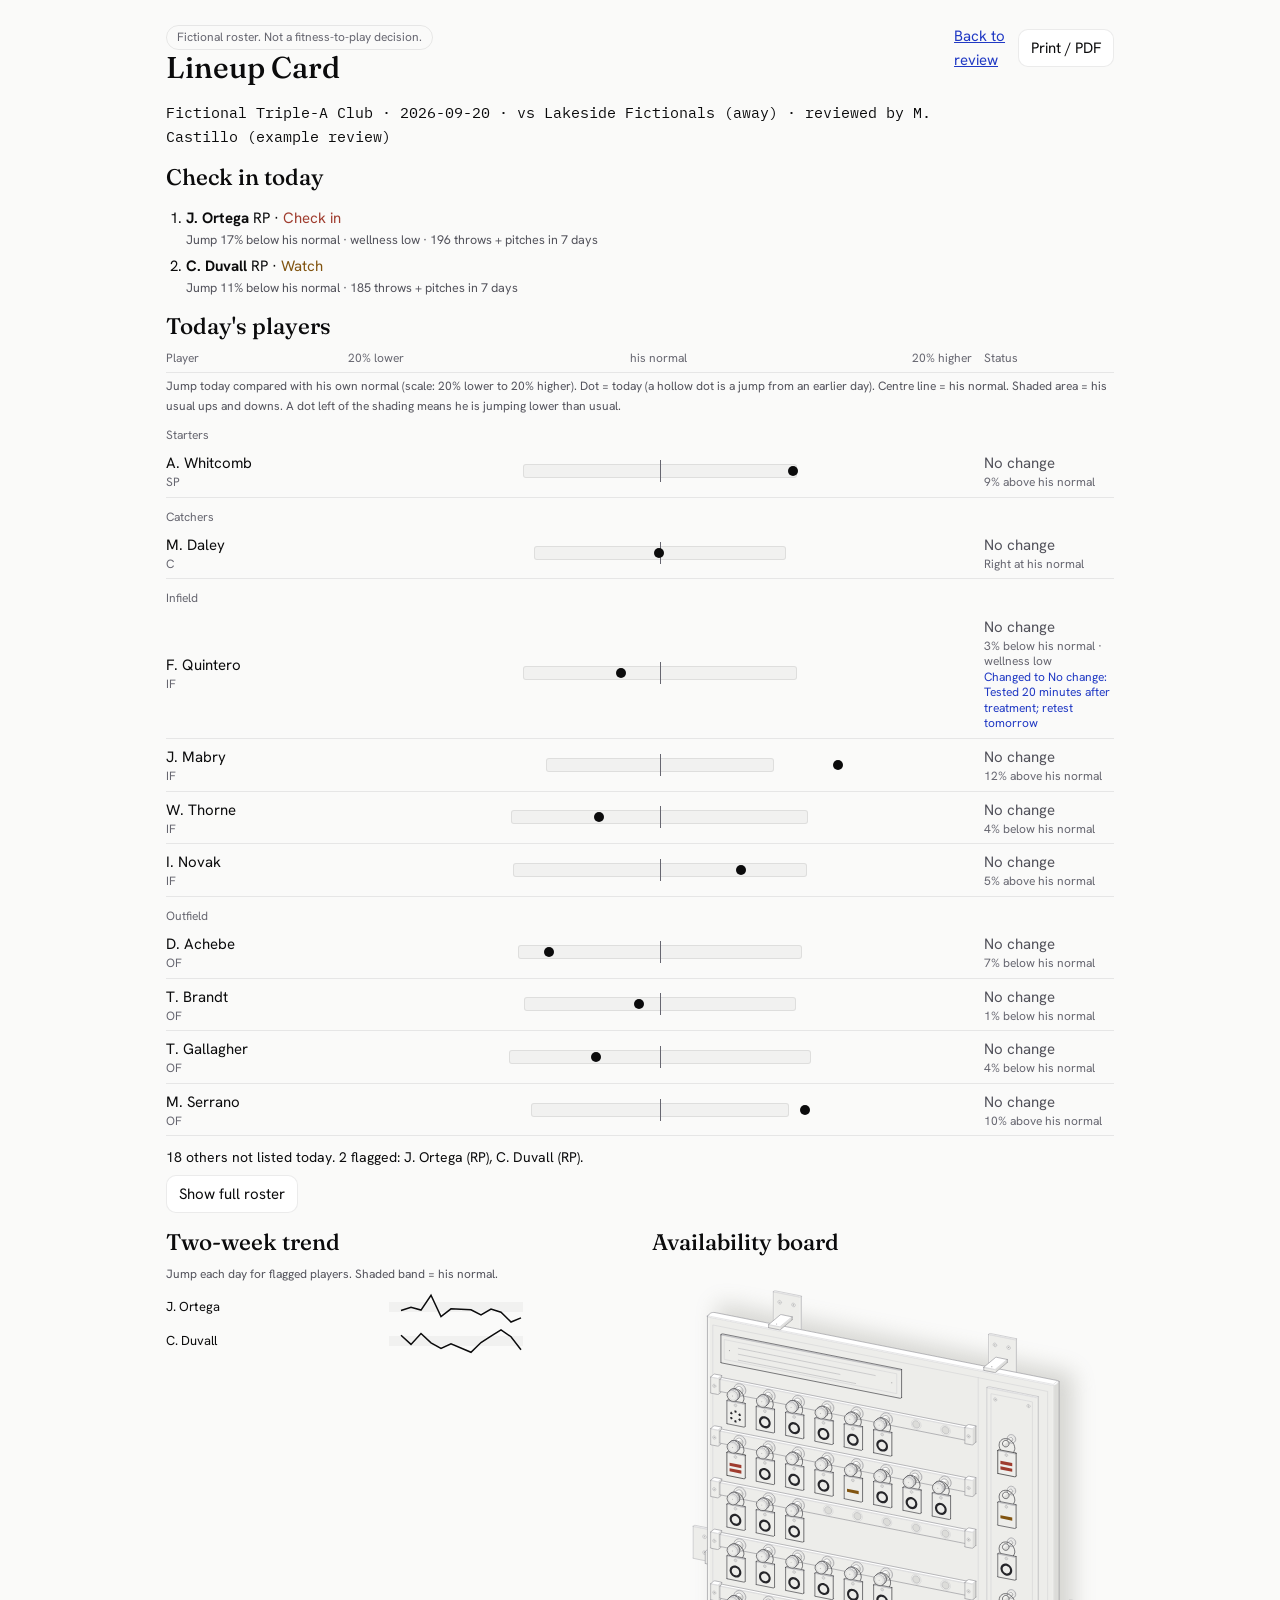
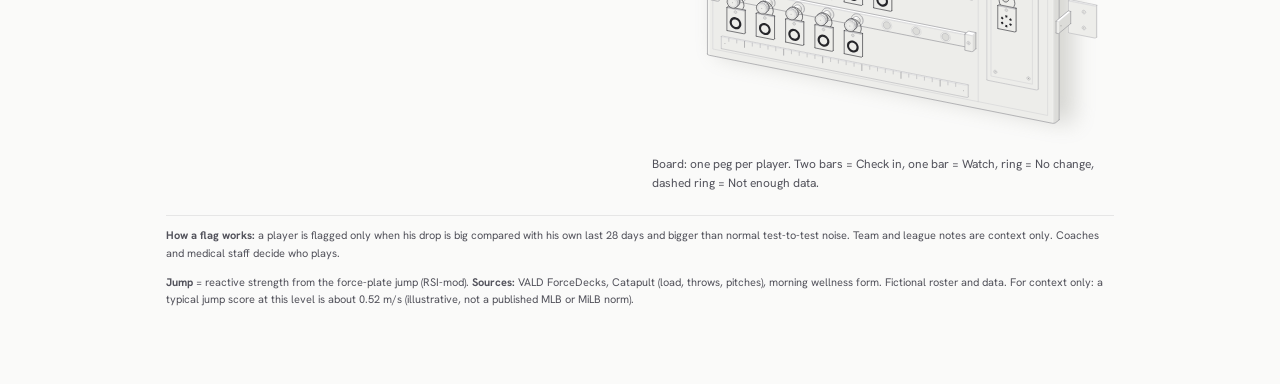
==== web/card.html @ c885fda5 "fix(web): stale jump wording and hollow dot, own review before example, ambiguous last names, escapi" ====
<!doctype html>
<html lang="en">
<head>
  <meta charset="utf-8">
  <meta name="viewport" content="width=device-width, initial-scale=1">
  <title>Lineup Card</title>
  <link rel="stylesheet" href="css/theme.css">
  <link rel="stylesheet" href="css/card.css">
</head>
<body>
<main class="card wrap">
  <header class="card-head">
    <div>
      <span class="fiction">Fictional roster. Not a fitness-to-play decision.</span>
      <h1>Lineup Card</h1>
      <p id="meta" class="mono"></p>
    </div>
    <div class="head-actions noprint">
      <a href="index.html">Back to review</a>
      <button id="print">Print / PDF</button>
    </div>
  </header>
  <p id="unreviewed" class="banner" hidden>Not reviewed yet. <a href="index.html">Review first</a>.</p>
  <section><h2>Check in today</h2>
    <p id="shift-lead" class="shift-lead" hidden></p>
    <p id="more-label" class="group-label" hidden>Not explained by the team drop</p>
    <ol id="checkin" class="checkin"></ol>
    <p id="with-team" class="with-team"></p>
  </section>
  <p id="shift" class="shift"></p>
  <section><h2>Today's players</h2>
    <div class="band-head"><span>Player</span><span class="scale"><span>20% lower</span><span>his normal</span><span>20% higher</span></span><span>Status</span></div>
    <p class="how">Jump today compared with his own normal (scale: 20% lower to 20% higher). Dot = today (a hollow dot is a jump from an earlier day). Centre line = his normal. Shaded area = his usual ups and downs. A dot left of the shading means he is jumping lower than usual.</p>
    <div id="today"></div>
    <p id="hidden-summary" class="hidden-summary"></p>
    <button id="toggle" class="noprint" aria-expanded="false">Show full roster</button>
    <div id="rest" hidden></div>
  </section>
  <section class="lower">
    <div><h2>Two-week trend</h2><p class="how">Jump each day for flagged players. Shaded band = his normal.</p><div id="trends"></div></div>
    <div><h2>Availability board</h2><div id="board"></div><p class="how board-key">Board: one peg per player. Two bars = Check in, one bar = Watch, ring = No change, dashed ring = Not enough data.</p></div>
  </section>
  <footer class="card-foot">
    <p><strong>How a flag works:</strong> a player is flagged only when his drop is big compared with his own last 28 days and bigger than normal test-to-test noise. Team and league notes are context only. Coaches and medical staff decide who plays.</p>
    <p><strong>Jump</strong> = reactive strength from the force-plate jump (RSI-mod). <strong>Sources:</strong> VALD ForceDecks, Catapult (load, throws, pitches), morning wellness form. Fictional roster and data. <span id="league"></span></p>
  </footer>
</main>
<script type="module" src="js/card.js"></script>
</body>
</html>
---- web/css/theme.css ----
@import url("https://fonts.googleapis.com/css2?family=Fraunces:opsz,wght@9..144,400;9..144,500&family=Hanken+Grotesk:wght@400;500&family=IBM+Plex+Mono:wght@400;500&display=swap");

:root {
  --bg: #FAFAF9; --surface: #F1F1F0; --card: #FFFFFF;
  --ink: #0B0B0C; --ink-dim: #52525B; --ink-faint: #666670;
  --accent: #2039C4; --accent-dim: #182C93; --accent-wash: rgba(32, 57, 196, 0.06);
  --line: rgba(11, 11, 12, 0.08);
  --ok: #246346; --warn: #815410; --alert: #9F3C2E;
  --display: "Fraunces", Georgia, serif;
  --sans: "Hanken Grotesk", -apple-system, system-ui, sans-serif;
  --mono: "IBM Plex Mono", ui-monospace, monospace;
  --radius: 20px; --radius-sm: 12px;
}
@media (prefers-color-scheme: dark) {
  :root:not([data-theme="light"]) {
    --bg: #0E0E10; --surface: #17171A; --card: #1C1C20;
    --ink: #F4F4F5; --ink-dim: #A1A1AA; --ink-faint: #8B8B94;
    --accent: #8C9BFF; --accent-dim: #6F80F5; --accent-wash: rgba(140, 155, 255, 0.10);
    --line: rgba(255, 255, 255, 0.10);
    --ok: #6FCF9E; --warn: #E0B25C; --alert: #F08A7A;
  }
}
* { box-sizing: border-box; }
body { margin: 0; background: var(--bg); color: var(--ink); font: 400 15px/1.6 var(--sans); }
h1, h2, h3 { font-family: var(--display); font-weight: 500; line-height: 1.2; margin: 0 0 .4em; }
.mono { font-family: var(--mono); }
.wrap { max-width: 980px; margin: 0 auto; padding: 24px 16px 64px; }
.fiction { font-size: 12px; color: var(--ink-faint); border: 1px solid var(--line); border-radius: 999px; padding: 2px 10px; display: inline-block; }
.panel { background: var(--card); border: 1px solid var(--line); border-radius: var(--radius-sm); padding: 16px; margin: 16px 0; }
button, select, textarea, input { font: inherit; color: inherit; }
button { background: var(--card); border: 1px solid var(--line); border-radius: 10px; padding: 6px 12px; cursor: pointer; }
button.primary { background: var(--accent); color: #fff; border-color: var(--accent); }
textarea { width: 100%; min-height: 120px; background: var(--card); border: 1px solid var(--line); border-radius: 10px; padding: 8px; }
.word-check_in { color: var(--alert); } .word-watch { color: var(--warn); }
.word-no_change { color: var(--ink-dim); } .word-not_enough_data { color: var(--ink-faint); }
---- web/css/card.css ----
.card-head { display: flex; justify-content: space-between; gap: 16px; align-items: start; }
.head-actions { display: flex; gap: 12px; align-items: center; }
.head-actions a, .banner a { color: var(--accent); }
.head-actions button { white-space: nowrap; }
.banner { background: var(--accent-wash); border: 1px solid var(--line); border-radius: 10px; padding: 8px 12px; }
.checkin { padding-left: 20px; } .checkin li { margin: 4px 0; }
.checkin small { color: var(--ink-dim); display: block; }
.shift-lead { font-weight: 500; margin: 0 0 6px; }
.with-team { font-size: 13px; color: var(--ink-dim); margin: 4px 0 0; }
.with-team:empty { display: none; }
.shift { font-family: var(--mono); font-size: 13px; color: var(--ink-dim); }
.band-head, .band-row { display: grid; grid-template-columns: 170px 1fr 130px; gap: 12px; align-items: center; }
.band-head { font-size: 12px; color: var(--ink-faint); border-bottom: 1px solid var(--line); padding-bottom: 4px; }
.band-row { padding: 6px 0; border-bottom: 1px solid var(--line); }
.band-row small, .group-label { font-size: 12px; color: var(--ink-faint); }
.band-row small { display: block; line-height: 1.3; }
.group-label { margin: 10px 0 0; text-transform: none; }
.track { position: relative; height: 22px; }
.track .band { position: absolute; left: 35%; width: 30%; top: 5px; height: 12px; background: var(--surface); border: 1px solid var(--line); border-radius: 3px; }
.track .tick { position: absolute; top: 1px; width: 2px; height: 20px; background: var(--ink-faint); }
.track .noise { position: absolute; top: 10px; height: 2px; background: var(--ink); opacity: .5; }
.track .dot { position: absolute; top: 6px; width: 10px; height: 10px; margin-left: -5px; border-radius: 50%; background: var(--ink); }
.track .none { position: absolute; left: 30%; top: 2px; font-size: 12px; color: var(--ink-faint); }
.hidden-summary { font-size: 14px; margin: 10px 0 6px; }
.lower { display: grid; grid-template-columns: 1fr 1fr; gap: 24px; margin-top: 16px; }
.spark { display: grid; grid-template-columns: 110px 1fr; gap: 8px; align-items: center; font-size: 13px; }
.spark svg { width: 100%; height: 34px; }
.card-foot { font-size: 11px; color: var(--ink-dim); border-top: 1px solid var(--line); margin-top: 16px; }
.legend .sw { display: inline-block; width: 18px; height: 8px; vertical-align: middle; margin: 0 4px 0 10px; }
.legend .band { background: var(--surface); border: 1px solid var(--line); }
.legend .dot { width: 8px; border-radius: 50%; background: var(--ink); }
.legend .tick { width: 2px; height: 12px; background: var(--ink-faint); }
@media (max-width: 640px) {
  .card-head { flex-direction: column; gap: 4px; }
  .band-head, .band-row { grid-template-columns: 110px 1fr 90px; }
  .lower { grid-template-columns: 1fr; }
}
@page { size: letter; margin: 0.4in; }
@media print {
  :root { --bg: #fff; --ink: #000; --surface: #eee; }
  body { font-size: 9.5px; line-height: 1.35; background: #fff; }
  .wrap { padding: 0; max-width: none; }
  .noprint, #rest, .banner { display: none !important; }
  h1 { font-size: 18px; margin: 2px 0 0; } h2 { font-size: 12px; margin: 6px 0 2px; }
  #meta { margin: 2px 0 0; }
  .checkin { margin: 0; } .checkin li { margin: 1px 0; }
  .checkin small, .with-team, .shift { font-size: 8.5px; }
  .shift-lead { margin: 0 0 2px; }
  .band-head, .band-row { grid-template-columns: 180px 1fr 120px; gap: 8px; }
  .band-head { font-size: 8px; padding-bottom: 1px; }
  .band-row { padding: 0; }
  .band-row small { display: inline; font-size: 8px; margin-left: 4px; }
  .group-label { font-size: 8px; margin: 2px 0 0; }
  .track { height: 12px; }
  .track .band { top: 3px; height: 6px; }
  .track .tick { top: 0; height: 12px; }
  .track .noise { top: 5px; }
  .track .dot { top: 3px; width: 6px; height: 6px; margin-left: -3px; }
  .track .none { top: 0; font-size: 8px; }
  .hidden-summary { font-size: 9px; margin: 4px 0 0; }
  .lower { margin-top: 4px; gap: 16px; }
  .spark { font-size: 8.5px; grid-template-columns: 90px 1fr; }
  .spark svg { height: 16px; }
  .card-foot { font-size: 7.5px; margin-top: 6px; }
  .card-foot p { margin: 2px 0; }
  .card { break-inside: avoid; }
}

/* plain-language jump row */
.scale { display: flex; justify-content: space-between; }
.how { font-size: 12px; color: var(--ink-dim); margin: 4px 0 6px; }
.track .zone { position: absolute; top: 4px; height: 14px; background: var(--surface); border: 1px solid var(--line); border-radius: 3px; }
.track .normal { position: absolute; left: 50%; top: 0; width: 1px; height: 22px; background: var(--ink-faint); }
.track .dot { top: 6px; }
.track .dot-check_in { background: var(--alert); }
.track .dot-watch { background: var(--warn); }
.band-row small.note { color: var(--accent); }
@media print {
  .how { font-size: 8px; margin: 1px 0; }
  .track .zone { top: 2px; height: 8px; }
  .track .normal { height: 12px; }
  .track .dot { top: 3px; }
  .band-row small.note { display: block; }
}
@media print {
  .lower .how { display: none; }
  .how { font-size: 7.5px; line-height: 1.2; }
  .band-head .scale { font-size: 7.5px; }
}
@media print {
  .card-foot p { margin: 2px 0; }
  #trends .spark:nth-child(n+4) { display: none !important; }
}
@media print {
  @page { size: letter; margin: 0.3in; }
  .band-head + .how { font-size: 7px; margin: 0; }
  .group-label { margin: 2px 0 0; font-size: 7.5px; }
  .card-head h1 { margin: 0; }
}
@media print {
  .card-foot { font-size: 7px; line-height: 1.2; margin-top: 4px; padding-top: 2px; }
  .lower { margin-top: 4px; }
}
@media print {
  .band-head { display: none; }
  #today, #rest { column-count: 2; column-gap: 18px; }
  .band-row { break-inside: avoid; grid-template-columns: 78px 1fr 92px; gap: 6px; }
  .group-label { break-after: avoid; }
}
@media print {
  .band-row > div:last-child small { display: block; margin-left: 0; }
}

/* availability board (figures/board/board.svg) */
#board svg { width: 100%; height: auto; }
#board .tag { display: none; }
#board .peg[data-status="check_in"] .tag[data-for="check_in"],
#board .peg[data-status="watch"] .tag[data-for="watch"],
#board .peg[data-status="no_change"] .tag[data-for="no_change"],
#board .peg[data-status="not_enough_data"] .tag[data-for="not_enough_data"] { display: inline; }
/* the figure is always light, so it keeps the light-theme status colours in dark mode too */
#board { --board-alert: #9F3C2E; --board-warn: #815410; }
#board .glyph[data-glyph="check_in"] { fill: var(--board-alert); }
#board .glyph[data-glyph="watch"] { fill: var(--board-warn); }
@media print {
  #board svg { max-height: 2.4in; width: auto; max-width: 100%; }
  .lower .board-key { display: block; font-size: 7px; margin: 1px 0 0; }
}
@media (max-width: 640px) {
  .band-head .scale { font-size: 10px; gap: 4px; }
  .band-head .scale span { white-space: nowrap; }
}

/* a jump from an earlier day: hollow dot, same colour as the status */
.track .dot.dot-stale { background: transparent; box-sizing: border-box; border: 2px solid var(--ink); }
.track .dot.dot-stale.dot-check_in { border-color: var(--alert); }
.track .dot.dot-stale.dot-watch { border-color: var(--warn); }
@media print { .track .dot.dot-stale { border-width: 1.5px; } }
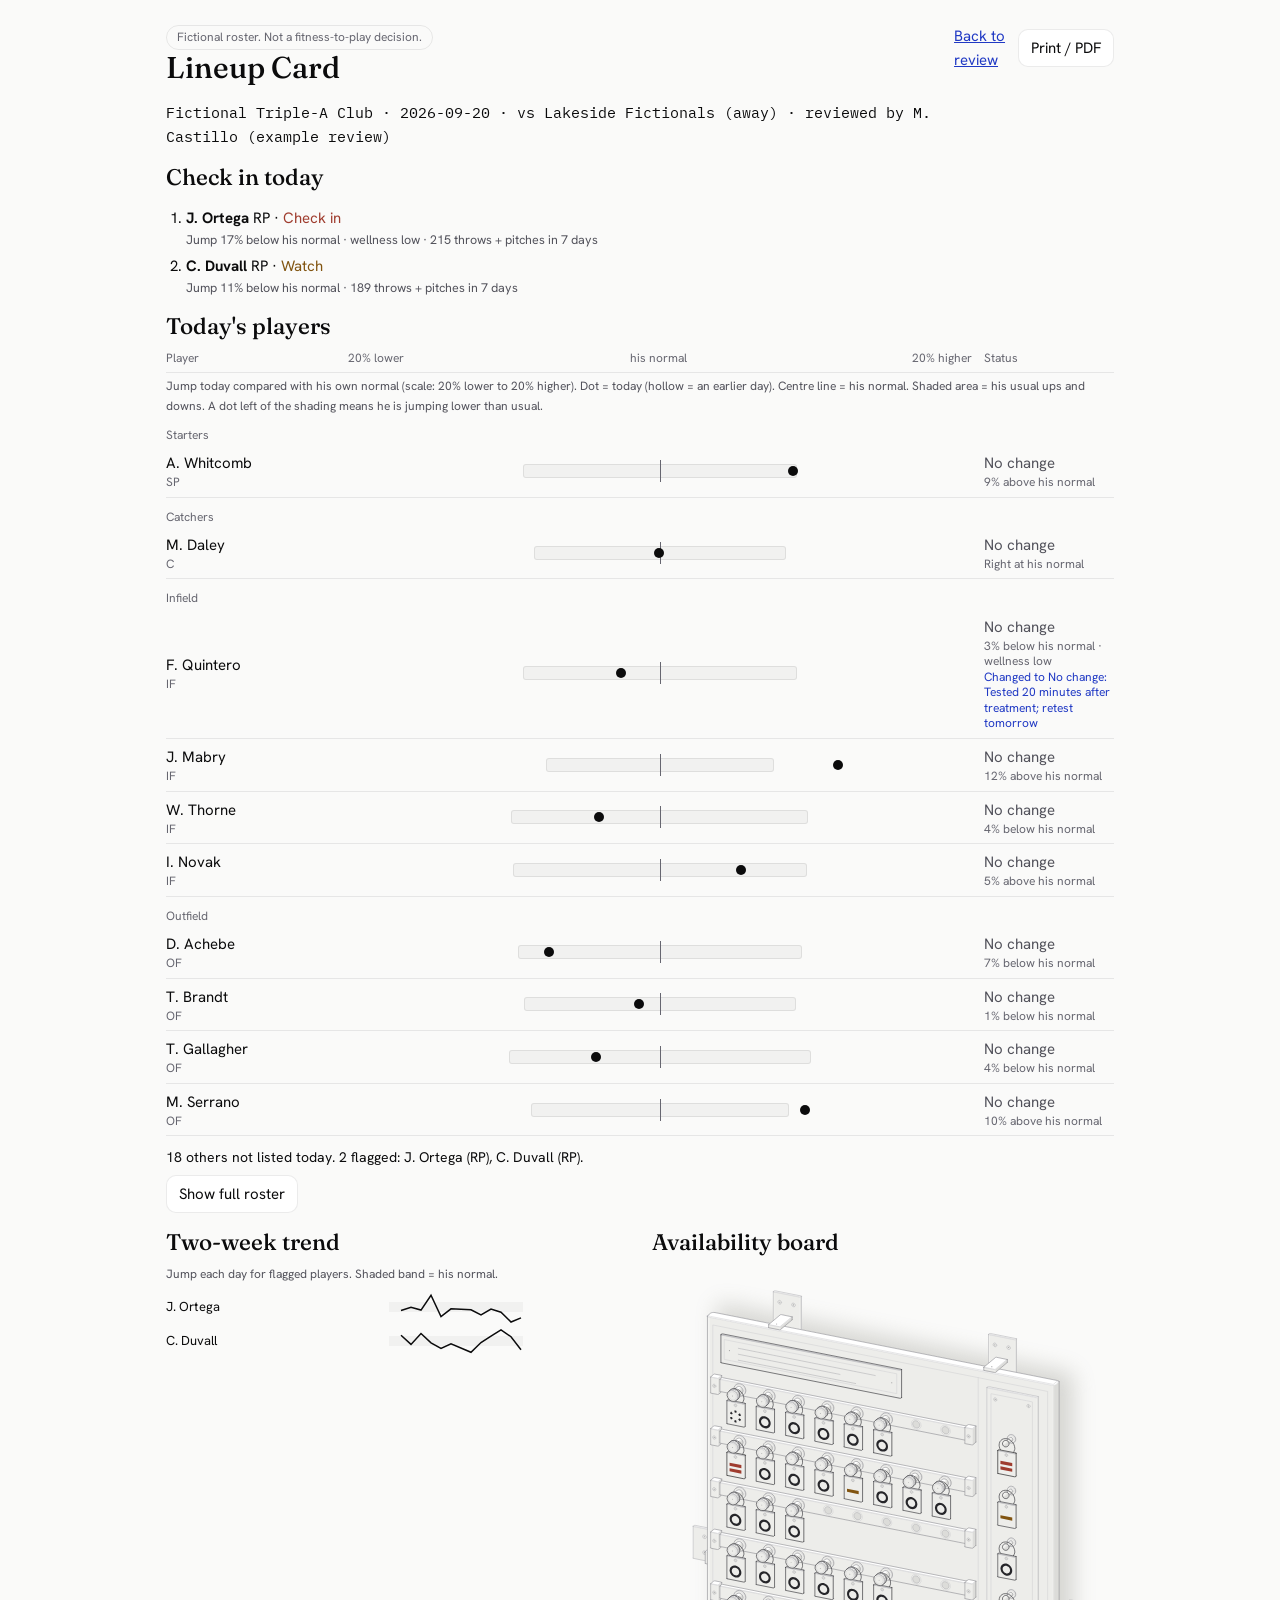
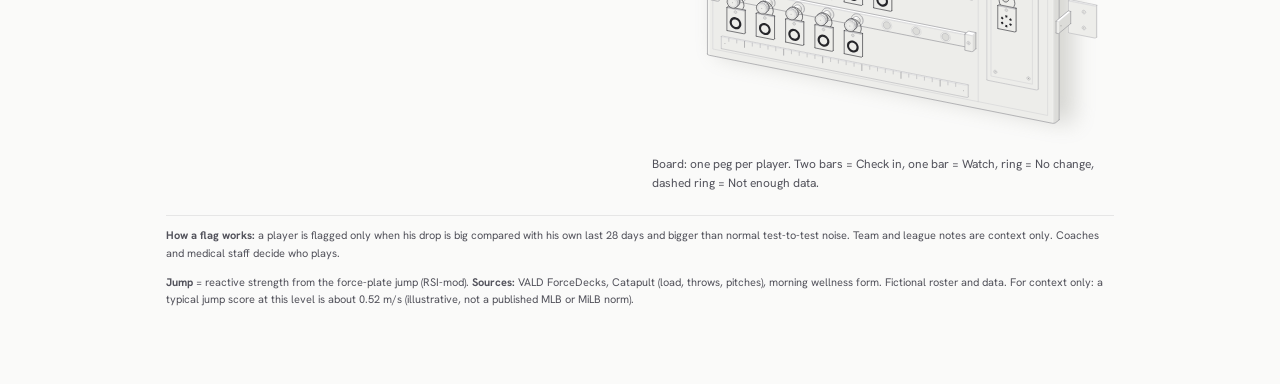
==== commit a3cd4470: "chore: rebuild site data with observed_on/days_old and load through yesterday; refresh 2026-09-20 PD" ====
--- a/web/card.html
+++ b/web/card.html
@@ -30,7 +30,7 @@
   <p id="shift" class="shift"></p>
   <section><h2>Today's players</h2>
     <div class="band-head"><span>Player</span><span class="scale"><span>20% lower</span><span>his normal</span><span>20% higher</span></span><span>Status</span></div>
-    <p class="how">Jump today compared with his own normal (scale: 20% lower to 20% higher). Dot = today (a hollow dot is a jump from an earlier day). Centre line = his normal. Shaded area = his usual ups and downs. A dot left of the shading means he is jumping lower than usual.</p>
+    <p class="how">Jump today compared with his own normal (scale: 20% lower to 20% higher). Dot = today (hollow = an earlier day). Centre line = his normal. Shaded area = his usual ups and downs. A dot left of the shading means he is jumping lower than usual.</p>
     <div id="today"></div>
     <p id="hidden-summary" class="hidden-summary"></p>
     <button id="toggle" class="noprint" aria-expanded="false">Show full roster</button>
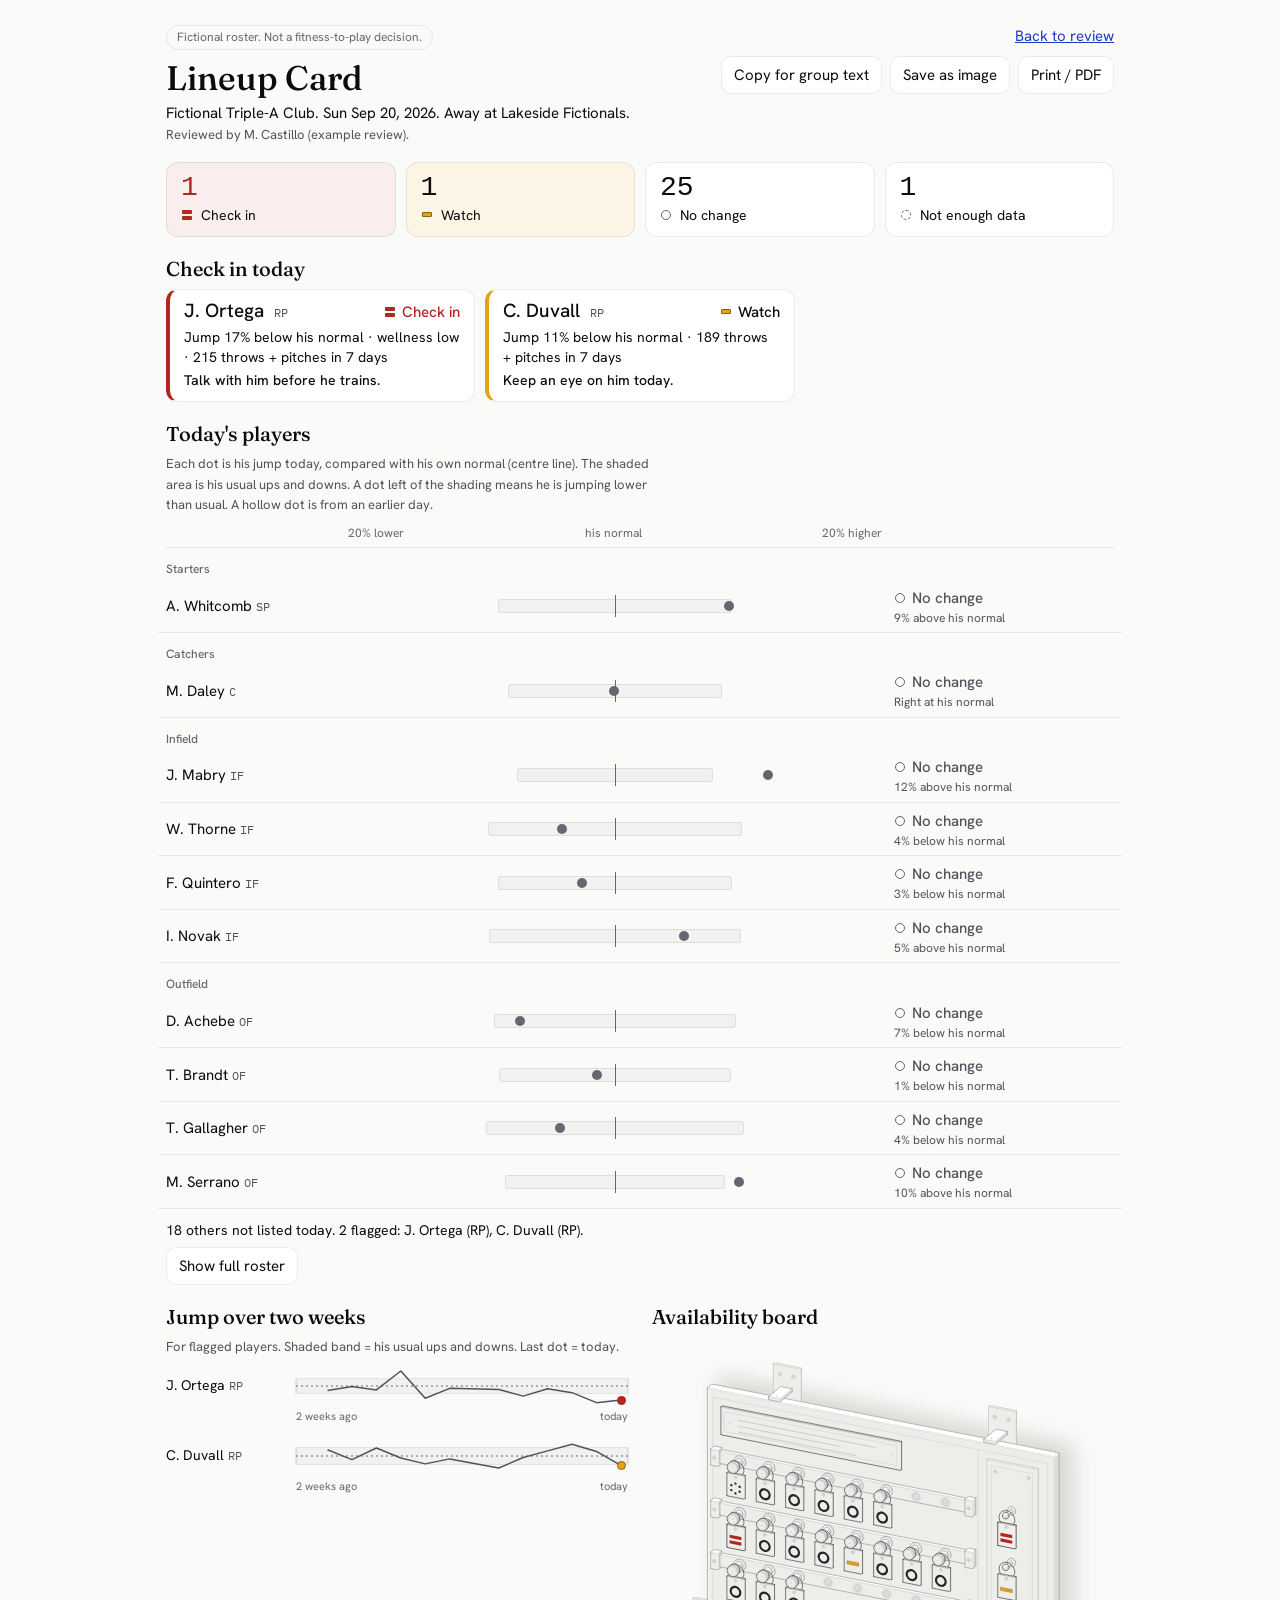
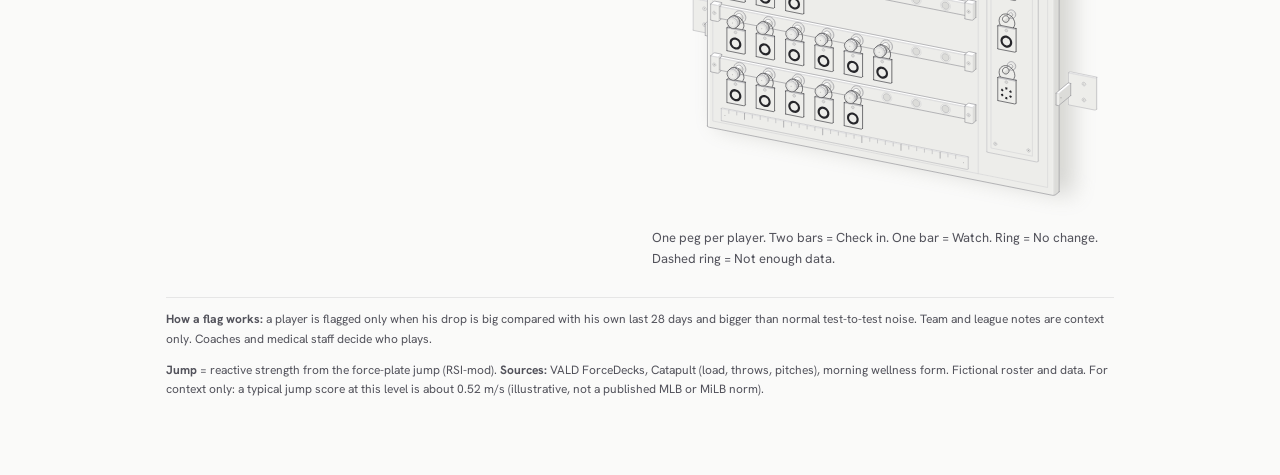
==== commit 17887604: "feat(card): coach-friendly redesign with glance tiles, action cards and share bar - Today at a glanc" ====
--- a/web/card.html
+++ b/web/card.html
@@ -8,38 +8,62 @@
   <link rel="stylesheet" href="css/card.css">
 </head>
 <body>
-<main class="card wrap">
+<main class="card wrap" id="card">
   <header class="card-head">
     <div>
       <span class="fiction">Fictional roster. Not a fitness-to-play decision.</span>
       <h1>Lineup Card</h1>
-      <p id="meta" class="mono"></p>
+      <p id="meta" class="meta"></p>
+      <p id="reviewed" class="reviewed"></p>
     </div>
     <div class="head-actions noprint">
       <a href="index.html">Back to review</a>
-      <button id="print">Print / PDF</button>
+      <div class="share-bar" role="group" aria-label="Share this card">
+        <button id="copy" type="button">Copy for group text</button>
+        <button id="save" type="button">Save as image</button>
+        <button id="print" type="button">Print / PDF</button>
+      </div>
+      <p id="share-msg" class="share-msg" role="status" aria-live="polite"></p>
     </div>
   </header>
   <p id="unreviewed" class="banner" hidden>Not reviewed yet. <a href="index.html">Review first</a>.</p>
-  <section><h2>Check in today</h2>
+
+  <section class="glance" aria-labelledby="glance-h">
+    <h2 id="glance-h" class="sr-only">Today at a glance</h2>
+    <div id="tiles" class="tiles"></div>
     <p id="shift-lead" class="shift-lead" hidden></p>
+  </section>
+
+  <section class="checkins">
+    <h2>Check in today</h2>
     <p id="more-label" class="group-label" hidden>Not explained by the team drop</p>
-    <ol id="checkin" class="checkin"></ol>
+    <div id="checkin" class="action-cards"></div>
     <p id="with-team" class="with-team"></p>
   </section>
-  <p id="shift" class="shift"></p>
-  <section><h2>Today's players</h2>
-    <div class="band-head"><span>Player</span><span class="scale"><span>20% lower</span><span>his normal</span><span>20% higher</span></span><span>Status</span></div>
-    <p class="how">Jump today compared with his own normal (scale: 20% lower to 20% higher). Dot = today (hollow = an earlier day). Centre line = his normal. Shaded area = his usual ups and downs. A dot left of the shading means he is jumping lower than usual.</p>
+
+  <section class="roster">
+    <h2>Today's players</h2>
+    <p class="how">Each dot is his jump today, compared with his own normal (centre line). The shaded area is his usual ups and downs. A dot left of the shading means he is jumping lower than usual. A hollow dot is from an earlier day.</p>
+    <div class="band-head" aria-hidden="true"><span></span><span class="scale"><span>20% lower</span><span>his normal</span><span>20% higher</span></span><span></span></div>
     <div id="today"></div>
     <p id="hidden-summary" class="hidden-summary"></p>
-    <button id="toggle" class="noprint" aria-expanded="false">Show full roster</button>
+    <button id="toggle" class="noprint" type="button" aria-expanded="false">Show full roster</button>
     <div id="rest" hidden></div>
   </section>
+
   <section class="lower">
-    <div><h2>Two-week trend</h2><p class="how">Jump each day for flagged players. Shaded band = his normal.</p><div id="trends"></div></div>
-    <div><h2>Availability board</h2><div id="board"></div><p class="how board-key">Board: one peg per player. Two bars = Check in, one bar = Watch, ring = No change, dashed ring = Not enough data.</p></div>
+    <div>
+      <h2>Jump over two weeks</h2>
+      <p class="how">For flagged players. Shaded band = his usual ups and downs. Last dot = today.</p>
+      <div id="trends"></div>
+    </div>
+    <div>
+      <h2>Availability board</h2>
+      <div id="board"></div>
+      <p class="how board-key">One peg per player. Two bars = Check in. One bar = Watch. Ring = No change. Dashed ring = Not enough data.</p>
+    </div>
   </section>
+
   <footer class="card-foot">
     <p><strong>How a flag works:</strong> a player is flagged only when his drop is big compared with his own last 28 days and bigger than normal test-to-test noise. Team and league notes are context only. Coaches and medical staff decide who plays.</p>
     <p><strong>Jump</strong> = reactive strength from the force-plate jump (RSI-mod). <strong>Sources:</strong> VALD ForceDecks, Catapult (load, throws, pitches), morning wellness form. Fictional roster and data. <span id="league"></span></p>
--- a/web/css/theme.css
+++ b/web/css/theme.css
@@ -6,6 +6,9 @@
   --accent: #2039C4; --accent-dim: #182C93; --accent-wash: rgba(32, 57, 196, 0.06);
   --line: rgba(11, 11, 12, 0.08);
   --ok: #246346; --warn: #815410; --alert: #9F3C2E;
+  /* status colours (validated): amber is for marks and fills only, never for text */
+  --st-check: #B3261E; --st-watch: #E3A21A;
+  --st-watch-edge: color-mix(in srgb, var(--st-watch) 60%, black);
   --display: "Fraunces", Georgia, serif;
   --sans: "Hanken Grotesk", -apple-system, system-ui, sans-serif;
   --mono: "IBM Plex Mono", ui-monospace, monospace;
@@ -18,6 +21,7 @@
     --accent: #8C9BFF; --accent-dim: #6F80F5; --accent-wash: rgba(140, 155, 255, 0.10);
     --line: rgba(255, 255, 255, 0.10);
     --ok: #6FCF9E; --warn: #E0B25C; --alert: #F08A7A;
+    --st-check: #DB4433; --st-watch: #CF9420;
   }
 }
 * { box-sizing: border-box; }
@@ -31,5 +35,5 @@
 button { background: var(--card); border: 1px solid var(--line); border-radius: 10px; padding: 6px 12px; cursor: pointer; }
 button.primary { background: var(--accent); color: #fff; border-color: var(--accent); }
 textarea { width: 100%; min-height: 120px; background: var(--card); border: 1px solid var(--line); border-radius: 10px; padding: 8px; }
-.word-check_in { color: var(--alert); } .word-watch { color: var(--warn); }
+.word-check_in { color: var(--st-check); } .word-watch { color: var(--ink); }
 .word-no_change { color: var(--ink-dim); } .word-not_enough_data { color: var(--ink-faint); }
--- a/web/css/card.css
+++ b/web/css/card.css
@@ -1,138 +1,194 @@
+/* Lineup Card: an operational one-pager for coaching staff. Calm, print-first, read in 30 seconds. */
+
+.sr-only { position: absolute; width: 1px; height: 1px; overflow: hidden; clip: rect(0 0 0 0); white-space: nowrap; }
+
+/* ---- header ---- */
 .card-head { display: flex; justify-content: space-between; gap: 16px; align-items: start; }
-.head-actions { display: flex; gap: 12px; align-items: center; }
+.card-head h1 { font-size: 34px; margin: 8px 0 2px; }
+.meta { margin: 0; font-size: 15px; }
+.reviewed { margin: 0; font-size: 13px; color: var(--ink-dim); }
+.reviewed:empty { display: none; }
+.head-actions { display: flex; flex-direction: column; align-items: end; gap: 8px; }
 .head-actions a, .banner a { color: var(--accent); }
-.head-actions button { white-space: nowrap; }
+.share-bar { display: flex; flex-wrap: wrap; gap: 8px; justify-content: end; }
+.share-bar button { white-space: nowrap; }
+.share-bar button:disabled { opacity: .6; cursor: progress; }
+.share-msg { margin: 0; font-size: 13px; color: var(--ink-dim); min-height: 1.2em; text-align: right; }
 .banner { background: var(--accent-wash); border: 1px solid var(--line); border-radius: 10px; padding: 8px 12px; }
-.checkin { padding-left: 20px; } .checkin li { margin: 4px 0; }
-.checkin small { color: var(--ink-dim); display: block; }
-.shift-lead { font-weight: 500; margin: 0 0 6px; }
-.with-team { font-size: 13px; color: var(--ink-dim); margin: 4px 0 0; }
+section { margin-top: 20px; }
+section h2 { font-size: 20px; }
+
+/* ---- status glyph: matches the availability board tags ---- */
+.glyph { position: relative; display: inline-block; flex: none; width: 12px; height: 12px; vertical-align: -1px; }
+.glyph::before, .glyph::after { content: ""; position: absolute; box-sizing: border-box; }
+.g-check_in::before, .g-check_in::after { left: 1px; right: 1px; height: 4px; background: var(--st-check); border-radius: 1px; }
+.g-check_in::before { top: 1px; } .g-check_in::after { bottom: 1px; }
+.g-watch::before { left: 1px; right: 1px; top: 3.5px; height: 5px; background: var(--st-watch);
+  border: 1px solid var(--st-watch-edge); border-radius: 1px; }
+.g-no_change::before, .g-not_enough_data::before { inset: 1px; border-radius: 50%; border: 1.5px solid var(--ink-faint); }
+.g-not_enough_data::before { border-style: dashed; }
+.status { display: inline-flex; align-items: center; gap: 6px; white-space: nowrap; }
+.word { font-weight: 500; }
+
+/* ---- today at a glance ---- */
+.glance { margin-top: 16px; }
+.tiles { display: grid; grid-template-columns: repeat(4, 1fr); gap: 10px; }
+.tile { display: grid; grid-template-columns: auto 1fr; grid-template-rows: auto auto; column-gap: 8px; align-items: center;
+  background: var(--card); border: 1px solid var(--line); border-radius: var(--radius-sm); padding: 10px 14px; }
+.tile-n { grid-column: 1 / -1; font-family: var(--mono); font-size: 28px; font-weight: 500; line-height: 1.1; }
+.tile-word { font-size: 14px; }
+.tile-on.tile-check_in { background: color-mix(in srgb, var(--st-check) 8%, var(--card)); }
+.tile-on.tile-watch { background: color-mix(in srgb, var(--st-watch) 12%, var(--card)); }
+.tile-on.tile-check_in .tile-n { color: var(--st-check); }
+.shift-lead { font-weight: 500; margin: 12px 0 0; padding: 8px 12px; border-radius: 10px;
+  background: var(--accent-wash); border: 1px solid var(--line); }
+
+/* ---- check-in action cards ---- */
+.action-cards { display: grid; grid-template-columns: repeat(auto-fill, minmax(260px, 1fr)); gap: 10px; margin-top: 8px; }
+.action { background: var(--card); border: 1px solid var(--line); border-left: 4px solid var(--st-check);
+  border-radius: var(--radius-sm); padding: 10px 14px; }
+.action-watch { border-left-color: var(--st-watch); }
+.action-top { display: flex; flex-wrap: wrap; align-items: baseline; gap: 4px 10px; }
+.action h3 { font-family: var(--sans); font-size: 19px; font-weight: 500; margin: 0; }
+.action .status { margin-left: auto; align-self: center; }
+.pos { font-family: var(--mono); font-size: 12px; color: var(--ink-dim); }
+.action p { margin: 4px 0 0; line-height: 1.4; }
+.reason { font-size: 14px; }
+.meaning { font-size: 14px; font-weight: 500; }
+.note { color: var(--accent); font-size: 13px; }
+.nobody { margin: 6px 0 0; }
+.with-team { font-size: 14px; color: var(--ink-dim); margin: 10px 0 0; }
 .with-team:empty { display: none; }
-.shift { font-family: var(--mono); font-size: 13px; color: var(--ink-dim); }
-.band-head, .band-row { display: grid; grid-template-columns: 170px 1fr 130px; gap: 12px; align-items: center; }
+.group-label { font-size: 12px; color: var(--ink-faint); margin: 12px 0 0; font-weight: 500; }
+
+/* ---- roster rows ---- */
+.how { font-size: 13px; color: var(--ink-dim); margin: 4px 0 8px; max-width: 70ch; }
+.band-head, .band-row { display: grid; grid-template-columns: 170px 1fr 220px; gap: 12px; align-items: center; }
 .band-head { font-size: 12px; color: var(--ink-faint); border-bottom: 1px solid var(--line); padding-bottom: 4px; }
-.band-row { padding: 6px 0; border-bottom: 1px solid var(--line); }
-.band-row small, .group-label { font-size: 12px; color: var(--ink-faint); }
-.band-row small { display: block; line-height: 1.3; }
-.group-label { margin: 10px 0 0; text-transform: none; }
+.scale { display: flex; justify-content: space-between; }
+.band-row { padding: 6px 8px; margin: 0 -8px; border-bottom: 1px solid var(--line); }
+.row-check_in { background: color-mix(in srgb, var(--st-check) 8%, transparent); }
+.row-watch { background: color-mix(in srgb, var(--st-watch) 10%, transparent); }
+.row-status small { display: block; font-size: 12px; color: var(--ink-dim); line-height: 1.3; }
+.row-status small.note { color: var(--accent); }
 .track { position: relative; height: 22px; }
-.track .band { position: absolute; left: 35%; width: 30%; top: 5px; height: 12px; background: var(--surface); border: 1px solid var(--line); border-radius: 3px; }
-.track .tick { position: absolute; top: 1px; width: 2px; height: 20px; background: var(--ink-faint); }
-.track .noise { position: absolute; top: 10px; height: 2px; background: var(--ink); opacity: .5; }
-.track .dot { position: absolute; top: 6px; width: 10px; height: 10px; margin-left: -5px; border-radius: 50%; background: var(--ink); }
-.track .none { position: absolute; left: 30%; top: 2px; font-size: 12px; color: var(--ink-faint); }
-.hidden-summary { font-size: 14px; margin: 10px 0 6px; }
-.lower { display: grid; grid-template-columns: 1fr 1fr; gap: 24px; margin-top: 16px; }
-.spark { display: grid; grid-template-columns: 110px 1fr; gap: 8px; align-items: center; font-size: 13px; }
-.spark svg { width: 100%; height: 34px; }
-.card-foot { font-size: 11px; color: var(--ink-dim); border-top: 1px solid var(--line); margin-top: 16px; }
-.legend .sw { display: inline-block; width: 18px; height: 8px; vertical-align: middle; margin: 0 4px 0 10px; }
-.legend .band { background: var(--surface); border: 1px solid var(--line); }
-.legend .dot { width: 8px; border-radius: 50%; background: var(--ink); }
-.legend .tick { width: 2px; height: 12px; background: var(--ink-faint); }
-@media (max-width: 640px) {
-  .card-head { flex-direction: column; gap: 4px; }
-  .band-head, .band-row { grid-template-columns: 110px 1fr 90px; }
-  .lower { grid-template-columns: 1fr; }
-}
-@page { size: letter; margin: 0.4in; }
-@media print {
-  :root { --bg: #fff; --ink: #000; --surface: #eee; }
-  body { font-size: 9.5px; line-height: 1.35; background: #fff; }
-  .wrap { padding: 0; max-width: none; }
-  .noprint, #rest, .banner { display: none !important; }
-  h1 { font-size: 18px; margin: 2px 0 0; } h2 { font-size: 12px; margin: 6px 0 2px; }
-  #meta { margin: 2px 0 0; }
-  .checkin { margin: 0; } .checkin li { margin: 1px 0; }
-  .checkin small, .with-team, .shift { font-size: 8.5px; }
-  .shift-lead { margin: 0 0 2px; }
-  .band-head, .band-row { grid-template-columns: 180px 1fr 120px; gap: 8px; }
-  .band-head { font-size: 8px; padding-bottom: 1px; }
-  .band-row { padding: 0; }
-  .band-row small { display: inline; font-size: 8px; margin-left: 4px; }
-  .group-label { font-size: 8px; margin: 2px 0 0; }
-  .track { height: 12px; }
-  .track .band { top: 3px; height: 6px; }
-  .track .tick { top: 0; height: 12px; }
-  .track .noise { top: 5px; }
-  .track .dot { top: 3px; width: 6px; height: 6px; margin-left: -3px; }
-  .track .none { top: 0; font-size: 8px; }
-  .hidden-summary { font-size: 9px; margin: 4px 0 0; }
-  .lower { margin-top: 4px; gap: 16px; }
-  .spark { font-size: 8.5px; grid-template-columns: 90px 1fr; }
-  .spark svg { height: 16px; }
-  .card-foot { font-size: 7.5px; margin-top: 6px; }
-  .card-foot p { margin: 2px 0; }
-  .card { break-inside: avoid; }
-}
-
-/* plain-language jump row */
-.scale { display: flex; justify-content: space-between; }
-.how { font-size: 12px; color: var(--ink-dim); margin: 4px 0 6px; }
 .track .zone { position: absolute; top: 4px; height: 14px; background: var(--surface); border: 1px solid var(--line); border-radius: 3px; }
 .track .normal { position: absolute; left: 50%; top: 0; width: 1px; height: 22px; background: var(--ink-faint); }
-.track .dot { top: 6px; }
-.track .dot-check_in { background: var(--alert); }
-.track .dot-watch { background: var(--warn); }
-.band-row small.note { color: var(--accent); }
-@media print {
-  .how { font-size: 8px; margin: 1px 0; }
-  .track .zone { top: 2px; height: 8px; }
-  .track .normal { height: 12px; }
-  .track .dot { top: 3px; }
-  .band-row small.note { display: block; }
-}
-@media print {
-  .lower .how { display: none; }
-  .how { font-size: 7.5px; line-height: 1.2; }
-  .band-head .scale { font-size: 7.5px; }
-}
-@media print {
-  .card-foot p { margin: 2px 0; }
-  #trends .spark:nth-child(n+4) { display: none !important; }
-}
-@media print {
-  @page { size: letter; margin: 0.3in; }
-  .band-head + .how { font-size: 7px; margin: 0; }
-  .group-label { margin: 2px 0 0; font-size: 7.5px; }
-  .card-head h1 { margin: 0; }
-}
-@media print {
-  .card-foot { font-size: 7px; line-height: 1.2; margin-top: 4px; padding-top: 2px; }
-  .lower { margin-top: 4px; }
-}
-@media print {
-  .band-head { display: none; }
-  #today, #rest { column-count: 2; column-gap: 18px; }
-  .band-row { break-inside: avoid; grid-template-columns: 78px 1fr 92px; gap: 6px; }
-  .group-label { break-after: avoid; }
-}
-@media print {
-  .band-row > div:last-child small { display: block; margin-left: 0; }
-}
+.track .dot { position: absolute; top: 6px; width: 10px; height: 10px; margin-left: -5px; border-radius: 50%;
+  background: var(--ink-faint); box-sizing: border-box; }
+.track .dot-check_in { width: 12px; height: 12px; top: 5px; margin-left: -6px; background: var(--st-check); }
+.track .dot-watch { width: 12px; height: 12px; top: 5px; margin-left: -6px; background: var(--st-watch); border: 1px solid var(--st-watch-edge); }
+/* a jump from an earlier day: hollow dot */
+.track .dot.dot-stale { background: transparent; border: 2px solid var(--ink-faint); }
+.track .dot.dot-stale.dot-check_in { border-color: var(--st-check); }
+.track .dot.dot-stale.dot-watch { border-color: var(--st-watch-edge); }
+.hidden-summary { font-size: 14px; margin: 10px 0 6px; }
+.hidden-summary:empty { display: none; }
 
-/* availability board (figures/board/board.svg) */
+/* ---- lower: trend + board ---- */
+.lower { display: grid; grid-template-columns: 1fr 1fr; gap: 24px; }
+.lower > div > h2 { margin-top: 0; }
+.spark { display: grid; grid-template-columns: 120px 1fr; gap: 10px; align-items: start; font-size: 14px; margin: 6px 0 10px; }
+.spark .who { padding-top: 8px; }
+.spark svg { display: block; width: 100%; height: 40px; overflow: visible; }
+.spark-band { fill: var(--surface); stroke: var(--line); }
+.spark-normal { stroke: var(--ink-faint); stroke-width: 1; stroke-dasharray: 2 3; vector-effect: non-scaling-stroke; }
+.spark-line { fill: none; stroke: var(--ink-dim); stroke-width: 1.5; vector-effect: non-scaling-stroke; stroke-linejoin: round; }
+.spark-plot { position: relative; }
+.spark-last { position: absolute; width: 9px; height: 9px; margin: -4.5px 0 0 -4.5px; border-radius: 50%;
+  box-sizing: border-box; background: var(--ink-faint); }
+.spark-check_in { background: var(--st-check); }
+.spark-watch { background: var(--st-watch); border: 1px solid var(--st-watch-edge); }
+.spark-axis { display: flex; justify-content: space-between; font-size: 11px; color: var(--ink-faint); margin-top: 2px; }
+
+/* availability board (figures/board/board.svg). The figure is always light,
+   so it keeps the light status colours in dark mode too. */
 #board svg { width: 100%; height: auto; }
 #board .tag { display: none; }
 #board .peg[data-status="check_in"] .tag[data-for="check_in"],
 #board .peg[data-status="watch"] .tag[data-for="watch"],
 #board .peg[data-status="no_change"] .tag[data-for="no_change"],
 #board .peg[data-status="not_enough_data"] .tag[data-for="not_enough_data"] { display: inline; }
-/* the figure is always light, so it keeps the light-theme status colours in dark mode too */
-#board { --board-alert: #9F3C2E; --board-warn: #815410; }
+#board { --board-alert: #B3261E; --board-warn: #E3A21A; }
 #board .glyph[data-glyph="check_in"] { fill: var(--board-alert); }
-#board .glyph[data-glyph="watch"] { fill: var(--board-warn); }
-@media print {
-  #board svg { max-height: 2.4in; width: auto; max-width: 100%; }
-  .lower .board-key { display: block; font-size: 7px; margin: 1px 0 0; }
-}
+#board .glyph[data-glyph="watch"] { fill: var(--board-warn); stroke: color-mix(in srgb, var(--board-warn) 60%, black); stroke-width: .4; }
+
+.card-foot { font-size: 12px; color: var(--ink-dim); border-top: 1px solid var(--line); margin-top: 20px; }
+
+/* ---- phone ---- */
 @media (max-width: 640px) {
-  .band-head .scale { font-size: 10px; gap: 4px; }
-  .band-head .scale span { white-space: nowrap; }
+  .card-head { flex-direction: column; gap: 8px; }
+  .head-actions { align-items: start; }
+  .share-bar, .share-msg { justify-content: start; text-align: left; }
+  .tiles { grid-template-columns: repeat(2, 1fr); }
+  .band-head, .band-row { grid-template-columns: 1fr 1.3fr; gap: 4px 10px; }
+  .band-head > span:first-child, .band-head > span:last-child { display: none; }
+  .band-head { grid-template-columns: 1fr; }
+  .band-row .who { grid-column: 1; grid-row: 1; }
+  .band-row .track { grid-column: 1 / -1; grid-row: 2; }
+  .band-row .row-status { grid-column: 2; grid-row: 1; }
+  .band-head .scale { font-size: 11px; gap: 4px; }
+  .lower { grid-template-columns: 1fr; }
+  .spark { grid-template-columns: 1fr; gap: 2px; }
+  .spark .who { padding-top: 0; }
 }
 
-/* a jump from an earlier day: hollow dot, same colour as the status */
-.track .dot.dot-stale { background: transparent; box-sizing: border-box; border: 2px solid var(--ink); }
-.track .dot.dot-stale.dot-check_in { border-color: var(--alert); }
-.track .dot.dot-stale.dot-watch { border-color: var(--warn); }
-@media print { .track .dot.dot-stale { border-width: 1.5px; } }
+/* ---- print: one US Letter page ---- */
+@page { size: letter; margin: 0.3in; }
+@media print {
+  :root, :root:not([data-theme="light"]) { --bg: #fff; --card: #fff; --ink: #000; --ink-dim: #333; --ink-faint: #666670; --surface: #eee;
+    --line: rgba(0, 0, 0, .14); --st-check: #B3261E; --st-watch: #E3A21A; }
+  * { -webkit-print-color-adjust: exact; print-color-adjust: exact; }
+  body { font-size: 9.5px; line-height: 1.3; background: #fff; }
+  .wrap { padding: 0; max-width: none; }
+  .noprint, #rest, .banner { display: none !important; }
+  section { margin-top: 6px; }
+  section h2 { font-size: 12px; margin: 0 0 2px; }
+  .fiction { font-size: 8px; padding: 0 6px; }
+  .card-head h1 { font-size: 18px; margin: 2px 0 0; }
+  .meta { font-size: 9.5px; } .reviewed { font-size: 8.5px; }
+  .glyph { width: 9px; height: 9px; vertical-align: -1px; }
+  .g-check_in::before, .g-check_in::after { height: 3px; }
+  .g-watch::before { top: 2.5px; height: 4px; }
+  .g-no_change::before, .g-not_enough_data::before { border-width: 1.2px; }
+  .status { gap: 4px; }
+  .glance { margin-top: 4px; }
+  .tiles { gap: 6px; }
+  .tile { padding: 3px 8px; border-radius: 6px; grid-template-columns: auto auto 1fr; }
+  .tile-n { grid-column: auto; font-size: 14px; margin-right: 2px; }
+  .tile-word { font-size: 9.5px; }
+  .shift-lead { margin: 4px 0 0; padding: 3px 8px; border-radius: 6px; font-size: 9.5px; }
+  .action-cards { grid-template-columns: repeat(3, 1fr); gap: 5px; margin-top: 2px; }
+  .action { padding: 3px 8px; border-radius: 6px; border-left-width: 3px; break-inside: avoid; }
+  .action h3 { font-size: 11px; }
+  .action p { margin: 1px 0 0; line-height: 1.25; }
+  .reason, .meaning { font-size: 8.5px; } .note { font-size: 8px; }
+  .with-team { font-size: 8.5px; margin: 3px 0 0; }
+  .group-label { font-size: 7.5px; margin: 2px 0 0; break-after: avoid; }
+  .pos { font-size: 7.5px; }
+  .how { font-size: 7.5px; line-height: 1.2; margin: 0 0 2px; max-width: none; }
+  .lower .how:not(.board-key) { display: none; }
+  .band-head { display: none; }
+  #today { column-count: 2; column-gap: 18px; }
+  .band-row { break-inside: avoid; grid-template-columns: 80px 1fr 118px; gap: 6px; padding: 0 3px; margin: 0; }
+  .row-status small { font-size: 7.5px; line-height: 1.15; }
+  .row-status .word { font-size: 8.5px; }
+  .track { height: 12px; }
+  .track .zone { top: 2px; height: 8px; }
+  .track .normal { height: 12px; }
+  .track .dot { top: 3px; width: 6px; height: 6px; margin-left: -3px; }
+  .track .dot-check_in, .track .dot-watch { top: 2.5px; width: 7px; height: 7px; margin-left: -3.5px; }
+  .track .dot.dot-stale { border-width: 1.5px; }
+  .hidden-summary { font-size: 8.5px; margin: 3px 0 0; }
+  .lower { margin-top: 6px; gap: 16px; }
+  .spark { font-size: 8.5px; grid-template-columns: 90px 1fr; gap: 6px; margin: 2px 0 4px; }
+  .spark .who { padding-top: 2px; }
+  .spark svg { height: 18px; }
+  .spark-last { width: 6px; height: 6px; margin: -3px 0 0 -3px; }
+  .spark-axis { font-size: 6.5px; margin-top: 0; }
+  #trends .spark:nth-child(n+4) { display: none !important; }
+  #board svg { max-height: 2.4in; width: auto; max-width: 100%; }
+  .lower .board-key { font-size: 7px; margin: 1px 0 0; }
+  .card-foot { font-size: 7px; line-height: 1.2; margin-top: 4px; padding-top: 2px; }
+  .card-foot p { margin: 2px 0; }
+}
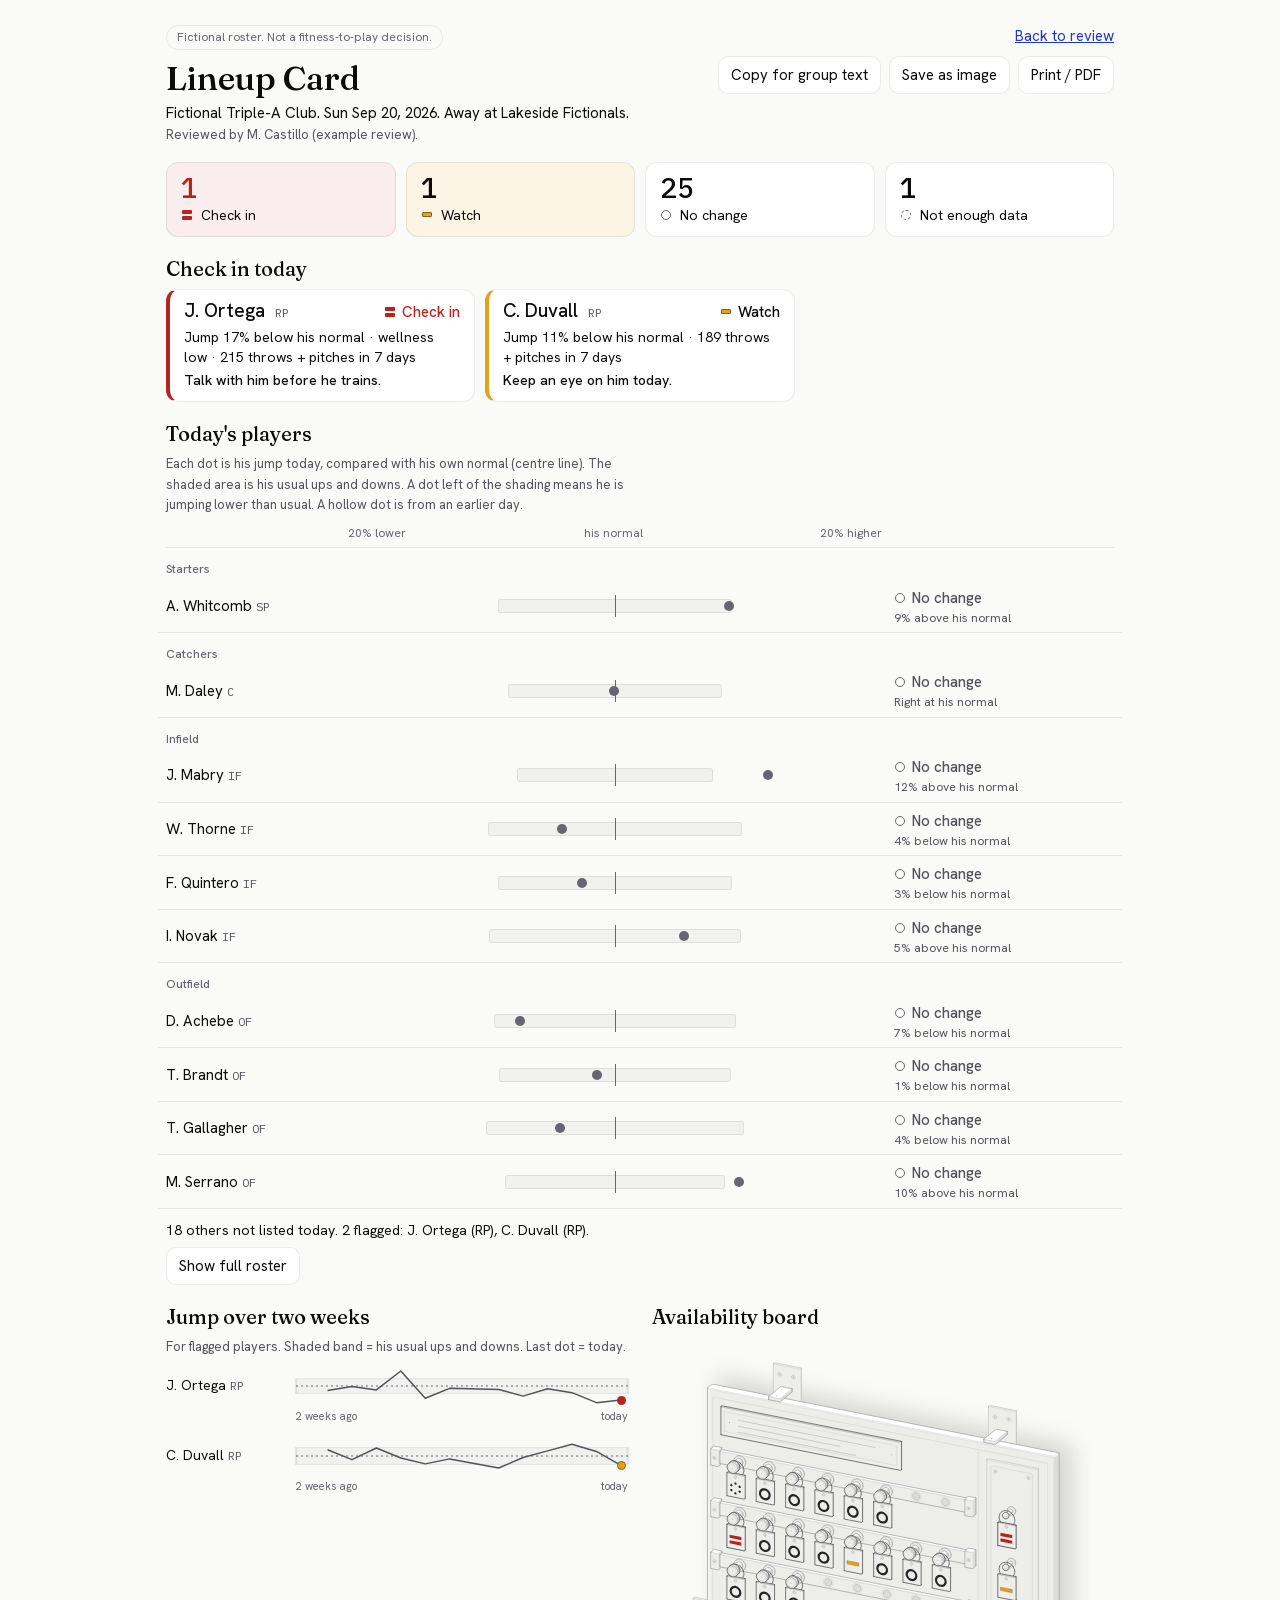
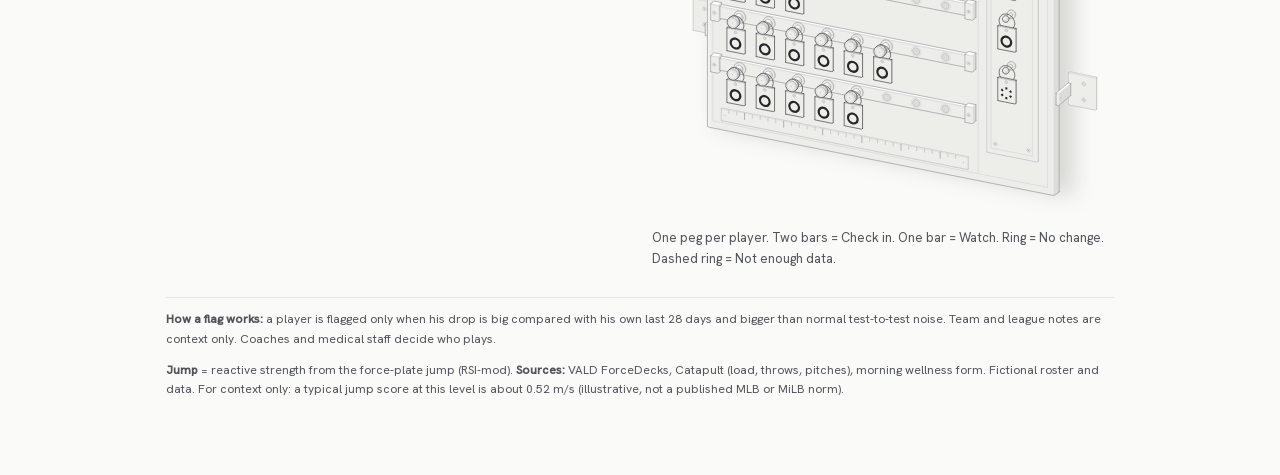
==== commit 1424e84b: "fix(web): load fonts.css with a link so saved images embed the fonts Co-Authored-By: Claude Opus 5.5" ====
--- a/web/card.html
+++ b/web/card.html
@@ -4,6 +4,7 @@
   <meta charset="utf-8">
   <meta name="viewport" content="width=device-width, initial-scale=1">
   <title>Lineup Card</title>
+  <link rel="stylesheet" href="css/fonts.css">
   <link rel="stylesheet" href="css/theme.css">
   <link rel="stylesheet" href="css/card.css">
 </head>
@@ -11,7 +12,7 @@
 <main class="card wrap" id="card">
   <header class="card-head">
     <div>
-      <span class="fiction">Fictional roster. Not a fitness-to-play decision.</span>
+      <span class="fiction" id="disclaimer">Not a fitness-to-play decision.</span>
       <h1>Lineup Card</h1>
       <p id="meta" class="meta"></p>
       <p id="reviewed" class="reviewed"></p>
@@ -27,6 +28,7 @@
     </div>
   </header>
   <p id="unreviewed" class="banner" hidden>Not reviewed yet. <a href="index.html">Review first</a>.</p>
+  <p id="stale" class="stale-note" role="status" hidden></p>
 
   <section class="glance" aria-labelledby="glance-h">
     <h2 id="glance-h" class="sr-only">Today at a glance</h2>
@@ -66,7 +68,7 @@
 
   <footer class="card-foot">
     <p><strong>How a flag works:</strong> a player is flagged only when his drop is big compared with his own last 28 days and bigger than normal test-to-test noise. Team and league notes are context only. Coaches and medical staff decide who plays.</p>
-    <p><strong>Jump</strong> = reactive strength from the force-plate jump (RSI-mod). <strong>Sources:</strong> VALD ForceDecks, Catapult (load, throws, pitches), morning wellness form. Fictional roster and data. <span id="league"></span></p>
+    <p><strong>Jump</strong> = reactive strength from the force-plate jump (RSI-mod). <strong>Sources:</strong> VALD ForceDecks, Catapult (load, throws, pitches), morning wellness form. <span id="fiction-foot" hidden>Fictional roster and data.</span> <span id="league"></span></p>
   </footer>
 </main>
 <script type="module" src="js/card.js"></script>
--- a/web/css/fonts.css
+++ b/web/css/fonts.css
@@ -0,0 +1,7 @@
+/* Fonts ship with the app (SIL Open Font License 1.1, see web/fonts/OFL.txt),
+   so no page loads anything from another host. Latin subset only.
+   Fraunces and Hanken Grotesk are variable files (Fraunces includes the opsz axis). */
+@font-face { font-family: "Fraunces"; src: url("../fonts/fraunces.woff2") format("woff2"); font-weight: 400 500; font-style: normal; font-display: swap; unicode-range: U+0000-00FF, U+0131, U+0152-0153, U+02BB-02BC, U+02C6, U+02DA, U+02DC, U+0304, U+0308, U+0329, U+2000-206F, U+20AC, U+2122, U+2191, U+2193, U+2212, U+2215, U+FEFF, U+FFFD; }
+@font-face { font-family: "Hanken Grotesk"; src: url("../fonts/hanken.woff2") format("woff2"); font-weight: 400 500; font-style: normal; font-display: swap; unicode-range: U+0000-00FF, U+0131, U+0152-0153, U+02BB-02BC, U+02C6, U+02DA, U+02DC, U+0304, U+0308, U+0329, U+2000-206F, U+20AC, U+2122, U+2191, U+2193, U+2212, U+2215, U+FEFF, U+FFFD; }
+@font-face { font-family: "IBM Plex Mono"; src: url("../fonts/plex-mono-400.woff2") format("woff2"); font-weight: 400; font-style: normal; font-display: swap; unicode-range: U+0000-00FF, U+0131, U+0152-0153, U+02BB-02BC, U+02C6, U+02DA, U+02DC, U+0304, U+0308, U+0329, U+2000-206F, U+20AC, U+2122, U+2191, U+2193, U+2212, U+2215, U+FEFF, U+FFFD; }
+@font-face { font-family: "IBM Plex Mono"; src: url("../fonts/plex-mono-500.woff2") format("woff2"); font-weight: 500; font-style: normal; font-display: swap; unicode-range: U+0000-00FF, U+0131, U+0152-0153, U+02BB-02BC, U+02C6, U+02DA, U+02DC, U+0304, U+0308, U+0329, U+2000-206F, U+20AC, U+2122, U+2191, U+2193, U+2212, U+2215, U+FEFF, U+FFFD; }
--- a/web/css/theme.css
+++ b/web/css/theme.css
@@ -1,4 +1,3 @@
-@import url("https://fonts.googleapis.com/css2?family=Fraunces:opsz,wght@9..144,400;9..144,500&family=Hanken+Grotesk:wght@400;500&family=IBM+Plex+Mono:wght@400;500&display=swap");
 
 :root {
   --bg: #FAFAF9; --surface: #F1F1F0; --card: #FFFFFF;
--- a/web/css/card.css
+++ b/web/css/card.css
@@ -15,6 +15,7 @@
 .share-bar button:disabled { opacity: .6; cursor: progress; }
 .share-msg { margin: 0; font-size: 13px; color: var(--ink-dim); min-height: 1.2em; text-align: right; }
 .banner { background: var(--accent-wash); border: 1px solid var(--line); border-radius: 10px; padding: 8px 12px; }
+.stale-note { border: 1px solid var(--line); border-left: 4px solid var(--st-watch); border-radius: 10px; padding: 8px 12px; margin: 12px 0 0; }
 section { margin-top: 20px; }
 section h2 { font-size: 20px; }
 
@@ -145,6 +146,7 @@
   section { margin-top: 6px; }
   section h2 { font-size: 12px; margin: 0 0 2px; }
   .fiction { font-size: 8px; padding: 0 6px; }
+  .stale-note { font-size: 9px; padding: 2px 8px; margin: 4px 0 0; }
   .card-head h1 { font-size: 18px; margin: 2px 0 0; }
   .meta { font-size: 9.5px; } .reviewed { font-size: 8.5px; }
   .glyph { width: 9px; height: 9px; vertical-align: -1px; }
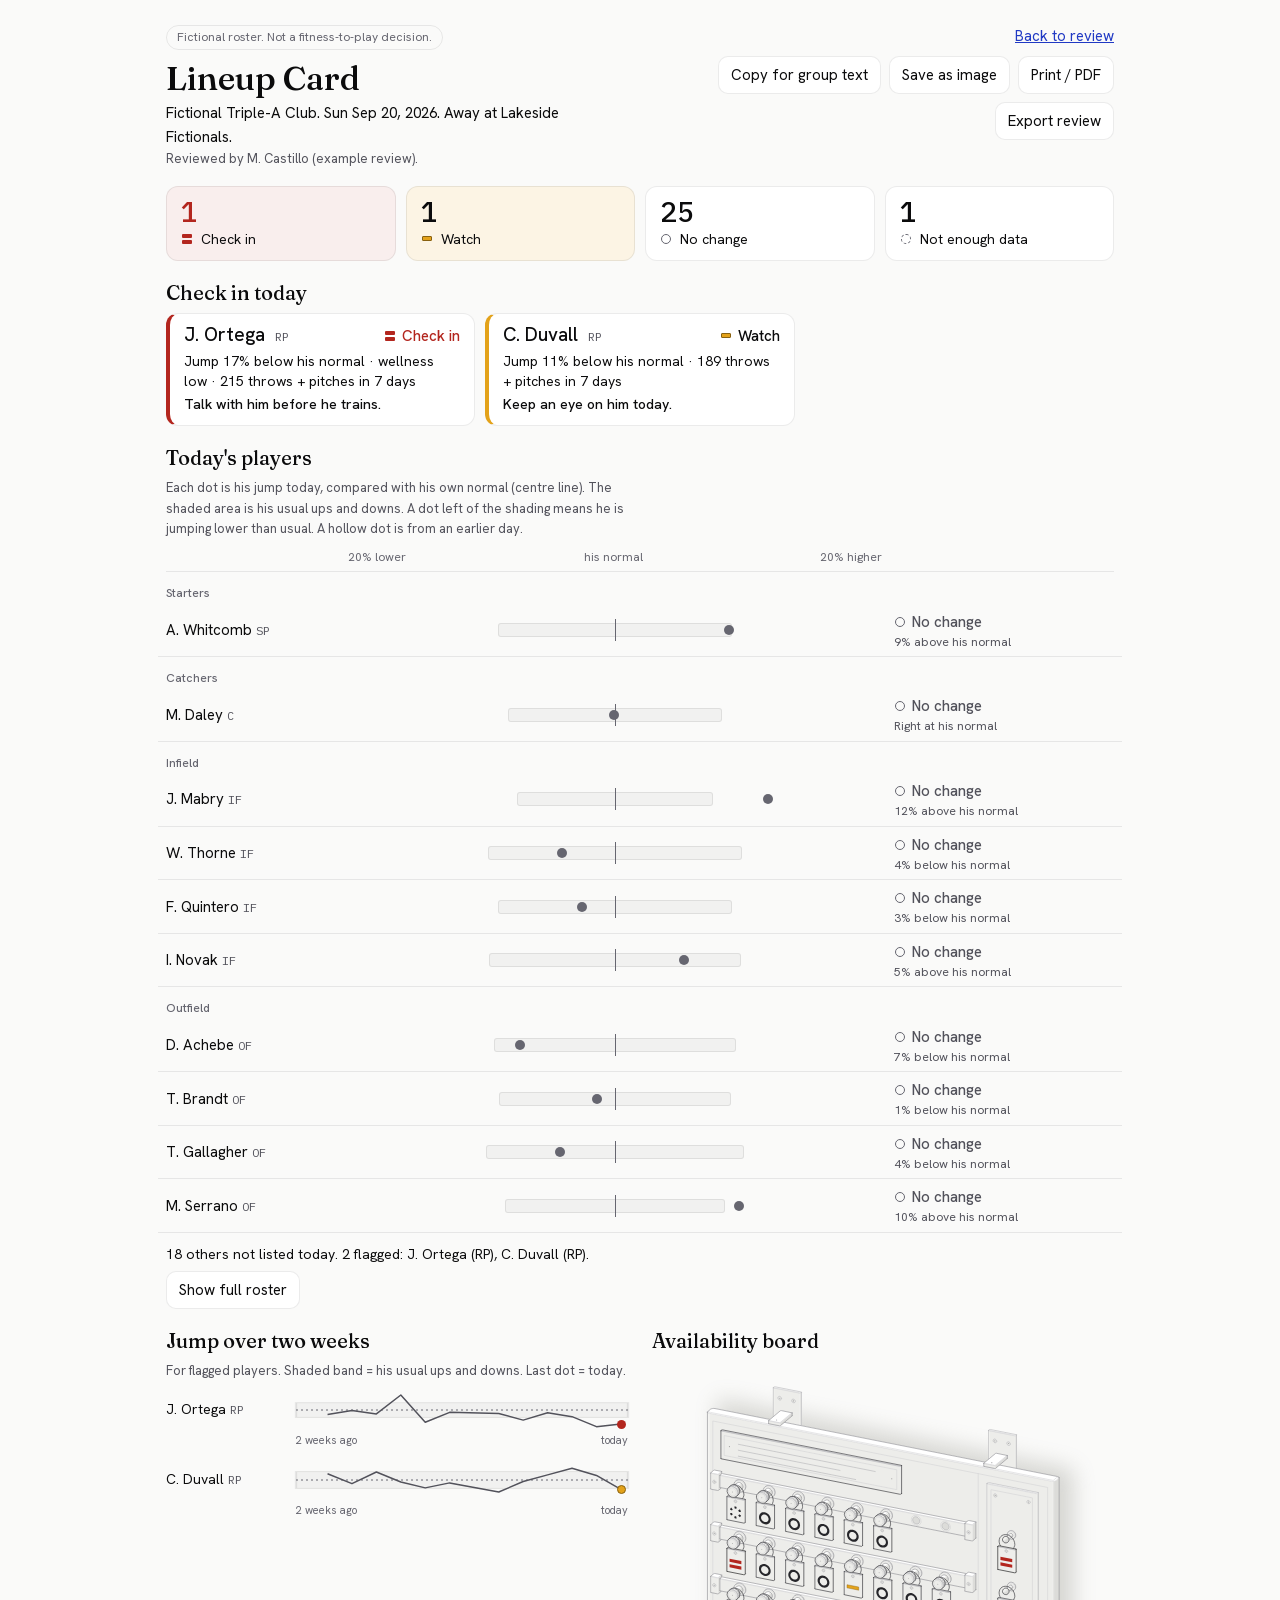
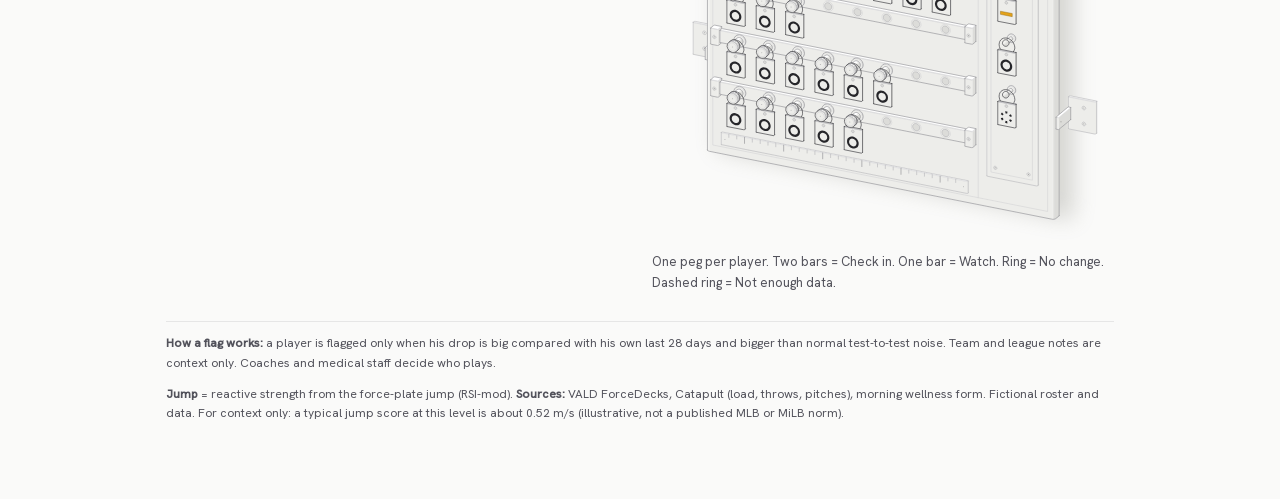
==== commit af71e139: "refactor(web): pages read data through a source object Co-Authored-By: Claude Opus 5.5 <noreply@anth" ====
--- a/web/card.html
+++ b/web/card.html
@@ -18,16 +18,17 @@
       <p id="reviewed" class="reviewed"></p>
     </div>
     <div class="head-actions noprint">
-      <a href="index.html">Back to review</a>
+      <a href="index.html" data-go="review">Back to review</a>
       <div class="share-bar" role="group" aria-label="Share this card">
         <button id="copy" type="button">Copy for group text</button>
         <button id="save" type="button">Save as image</button>
         <button id="print" type="button">Print / PDF</button>
+        <button id="export" type="button">Export review</button>
       </div>
       <p id="share-msg" class="share-msg" role="status" aria-live="polite"></p>
     </div>
   </header>
-  <p id="unreviewed" class="banner" hidden>Not reviewed yet. <a href="index.html">Review first</a>.</p>
+  <p id="unreviewed" class="banner" hidden>Not reviewed yet. <a href="index.html" data-go="review">Review first</a>.</p>
   <p id="stale" class="stale-note" role="status" hidden></p>
 
   <section class="glance" aria-labelledby="glance-h">
@@ -71,6 +72,10 @@
     <p><strong>Jump</strong> = reactive strength from the force-plate jump (RSI-mod). <strong>Sources:</strong> VALD ForceDecks, Catapult (load, throws, pitches), morning wellness form. <span id="fiction-foot" hidden>Fictional roster and data.</span> <span id="league"></span></p>
   </footer>
 </main>
-<script type="module" src="js/card.js"></script>
+<script type="module">
+  import { init } from "./js/card.js";
+  import { fetchSource } from "./js/source.js";
+  init(fetchSource());
+</script>
 </body>
 </html>
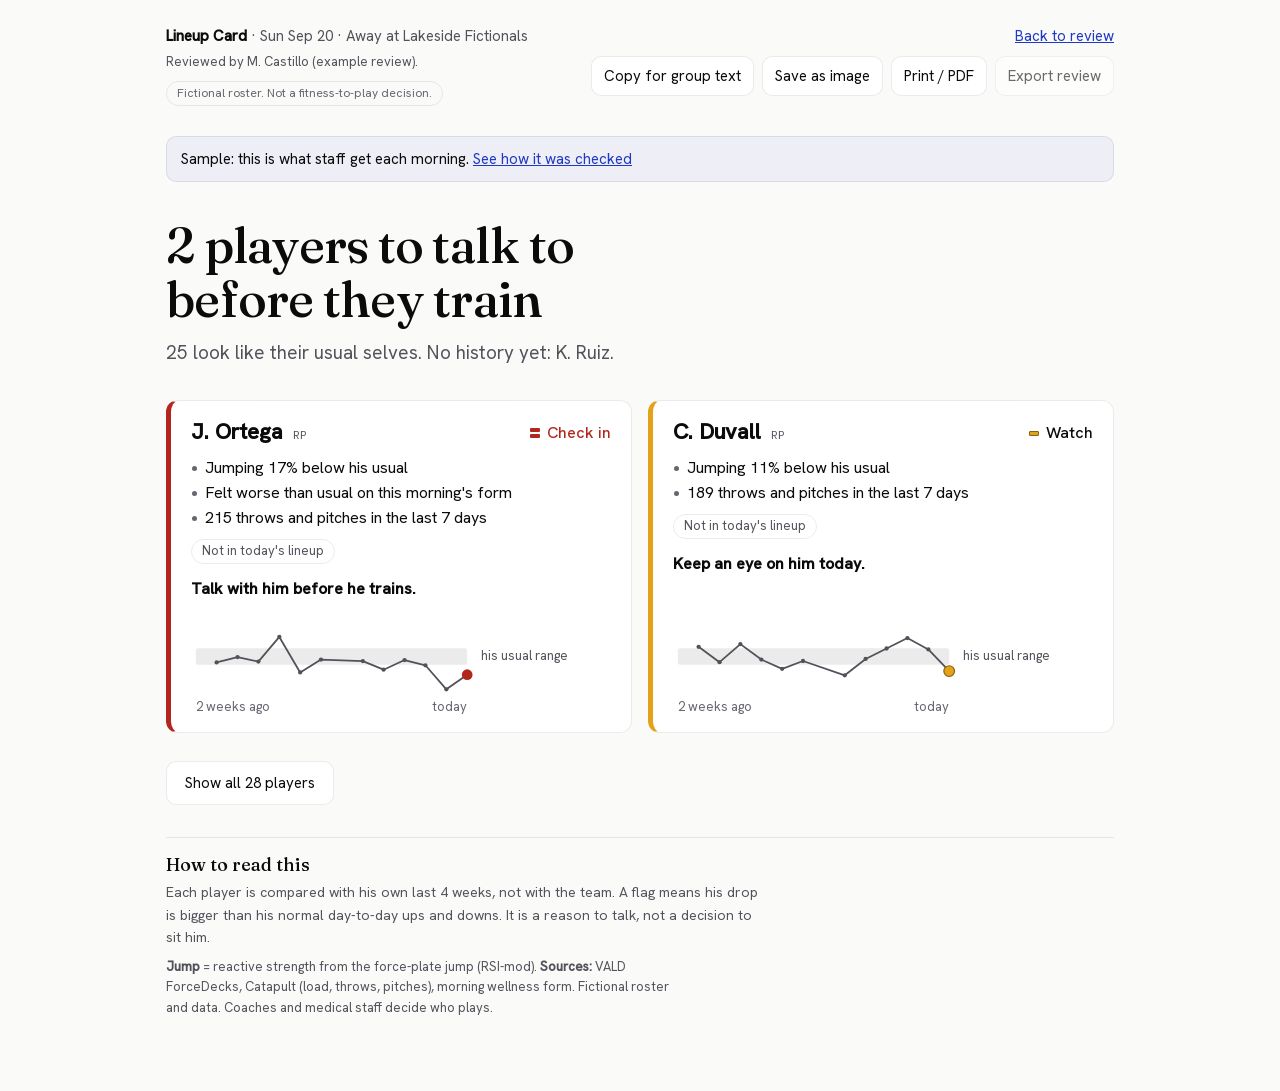
==== commit 67a40729: "feat(card): morning brief layout The card now leads with one headline ("2 players to talk to before " ====
--- a/web/card.html
+++ b/web/card.html
@@ -11,11 +11,10 @@
 <body>
 <main class="card wrap" id="card">
   <header class="card-head">
-    <div>
+    <div class="head-info">
+      <p id="topline" class="topline">Lineup Card</p>
+      <p id="reviewed" class="reviewed"></p>
       <span class="fiction" id="disclaimer">Not a fitness-to-play decision.</span>
-      <h1>Lineup Card</h1>
-      <p id="meta" class="meta"></p>
-      <p id="reviewed" class="reviewed"></p>
     </div>
     <div class="head-actions noprint">
       <a href="index.html" data-go="review">Back to review</a>
@@ -28,48 +27,31 @@
       <p id="share-msg" class="share-msg" role="status" aria-live="polite"></p>
     </div>
   </header>
+  <p id="sample-banner" class="banner noprint" hidden>Sample: this is what staff get each morning. <a href="index.html" data-go="review">See how it was checked</a></p>
   <p id="unreviewed" class="banner" hidden>Not reviewed yet. <a href="index.html" data-go="review">Review first</a>.</p>
-  <p id="stale" class="stale-note" role="status" hidden></p>
 
-  <section class="glance" aria-labelledby="glance-h">
-    <h2 id="glance-h" class="sr-only">Today at a glance</h2>
-    <div id="tiles" class="tiles"></div>
-    <p id="shift-lead" class="shift-lead" hidden></p>
+  <section class="brief" aria-labelledby="headline">
+    <h1 id="headline" class="headline"></h1>
+    <p id="subline" class="subline"></p>
+    <p id="schedule-note" class="schedule-note" hidden></p>
+    <p id="stale" class="stale-note" role="status" hidden></p>
   </section>
 
-  <section class="checkins">
-    <h2>Check in today</h2>
+  <section class="flags" aria-label="Players to talk to">
     <p id="more-label" class="group-label" hidden>Not explained by the team drop</p>
-    <div id="checkin" class="action-cards"></div>
+    <div id="boxes" class="boxes"></div>
     <p id="with-team" class="with-team"></p>
   </section>
 
-  <section class="roster">
-    <h2>Today's players</h2>
-    <p class="how">Each dot is his jump today, compared with his own normal (centre line). The shaded area is his usual ups and downs. A dot left of the shading means he is jumping lower than usual. A hollow dot is from an earlier day.</p>
-    <div class="band-head" aria-hidden="true"><span></span><span class="scale"><span>20% lower</span><span>his normal</span><span>20% higher</span></span><span></span></div>
-    <div id="today"></div>
-    <p id="hidden-summary" class="hidden-summary"></p>
-    <button id="toggle" class="noprint" type="button" aria-expanded="false">Show full roster</button>
-    <div id="rest" hidden></div>
-  </section>
-
-  <section class="lower">
-    <div>
-      <h2>Jump over two weeks</h2>
-      <p class="how">For flagged players. Shaded band = his usual ups and downs. Last dot = today.</p>
-      <div id="trends"></div>
-    </div>
-    <div>
-      <h2>Availability board</h2>
-      <div id="board"></div>
-      <p class="how board-key">One peg per player. Two bars = Check in. One bar = Watch. Ring = No change. Dashed ring = Not enough data.</p>
-    </div>
+  <section class="everyone" aria-label="Everyone else">
+    <button id="toggle" class="noprint" type="button" aria-expanded="false" aria-controls="all">Show all players</button>
+    <div id="all" class="all" hidden></div>
   </section>
 
   <footer class="card-foot">
-    <p><strong>How a flag works:</strong> a player is flagged only when his drop is big compared with his own last 28 days and bigger than normal test-to-test noise. Team and league notes are context only. Coaches and medical staff decide who plays.</p>
-    <p><strong>Jump</strong> = reactive strength from the force-plate jump (RSI-mod). <strong>Sources:</strong> VALD ForceDecks, Catapult (load, throws, pitches), morning wellness form. <span id="fiction-foot" hidden>Fictional roster and data.</span> <span id="league"></span></p>
+    <h2>How to read this</h2>
+    <p>Each player is compared with his own last 4 weeks, not with the team. A flag means his drop is bigger than his normal day-to-day ups and downs. It is a reason to talk, not a decision to sit him.</p>
+    <p class="sources"><strong>Jump</strong> = reactive strength from the force-plate jump (RSI-mod). <strong>Sources:</strong> VALD ForceDecks, Catapult (load, throws, pitches), morning wellness form. <span id="fiction-foot" hidden>Fictional roster and data.</span> Coaches and medical staff decide who plays.</p>
   </footer>
 </main>
 <script type="module">
--- a/web/css/fonts.css
+++ b/web/css/fonts.css
@@ -1,4 +1,5 @@
-/* Fonts ship with the app (SIL Open Font License 1.1, see web/fonts/OFL.txt),
+/* Fonts ship with the app (SIL Open Font License 1.1: web/fonts/OFL.txt in the repo;
+   the offline file carries it in its "licenses" block, the Club Edition package in licenses/),
    so no page loads anything from another host. Latin subset only.
    Fraunces and Hanken Grotesk are variable files (Fraunces includes the opsz axis). */
 @font-face { font-family: "Fraunces"; src: url("../fonts/fraunces.woff2") format("woff2"); font-weight: 400 500; font-style: normal; font-display: swap; unicode-range: U+0000-00FF, U+0131, U+0152-0153, U+02BB-02BC, U+02C6, U+02DA, U+02DC, U+0304, U+0308, U+0329, U+2000-206F, U+20AC, U+2122, U+2191, U+2193, U+2212, U+2215, U+FEFF, U+FFFD; }
--- a/web/css/theme.css
+++ b/web/css/theme.css
@@ -2,7 +2,7 @@
 :root {
   --bg: #FAFAF9; --surface: #F1F1F0; --card: #FFFFFF;
   --ink: #0B0B0C; --ink-dim: #52525B; --ink-faint: #666670;
-  --accent: #2039C4; --accent-dim: #182C93; --accent-wash: rgba(32, 57, 196, 0.06);
+  --accent: #2039C4; --accent-dim: #182C93; --on-accent: #FFFFFF; --accent-wash: rgba(32, 57, 196, 0.06);
   --line: rgba(11, 11, 12, 0.08);
   --ok: #246346; --warn: #815410; --alert: #9F3C2E;
   /* status colours (validated): amber is for marks and fills only, never for text */
@@ -17,7 +17,7 @@
   :root:not([data-theme="light"]) {
     --bg: #0E0E10; --surface: #17171A; --card: #1C1C20;
     --ink: #F4F4F5; --ink-dim: #A1A1AA; --ink-faint: #8B8B94;
-    --accent: #8C9BFF; --accent-dim: #6F80F5; --accent-wash: rgba(140, 155, 255, 0.10);
+    --accent: #8C9BFF; --accent-dim: #6F80F5; --on-accent: #0E0E10; --accent-wash: rgba(140, 155, 255, 0.10);
     --line: rgba(255, 255, 255, 0.10);
     --ok: #6FCF9E; --warn: #E0B25C; --alert: #F08A7A;
     --st-check: #DB4433; --st-watch: #CF9420;
@@ -32,7 +32,7 @@
 .panel { background: var(--card); border: 1px solid var(--line); border-radius: var(--radius-sm); padding: 16px; margin: 16px 0; }
 button, select, textarea, input { font: inherit; color: inherit; }
 button { background: var(--card); border: 1px solid var(--line); border-radius: 10px; padding: 6px 12px; cursor: pointer; }
-button.primary { background: var(--accent); color: #fff; border-color: var(--accent); }
+button.primary { background: var(--accent); color: var(--on-accent); border-color: var(--accent); }
 textarea { width: 100%; min-height: 120px; background: var(--card); border: 1px solid var(--line); border-radius: 10px; padding: 8px; }
 .word-check_in { color: var(--st-check); } .word-watch { color: var(--ink); }
 .word-no_change { color: var(--ink-dim); } .word-not_enough_data { color: var(--ink-faint); }
--- a/web/css/card.css
+++ b/web/css/card.css
@@ -1,25 +1,27 @@
-/* Lineup Card: an operational one-pager for coaching staff. Calm, print-first, read in 30 seconds. */
+/* Lineup Card: a morning brief for coaching staff. One headline, one box per player to talk to,
+   everyone else behind one button. Calm, print-first, read in 30 seconds. */
 
 .sr-only { position: absolute; width: 1px; height: 1px; overflow: hidden; clip: rect(0 0 0 0); white-space: nowrap; }
 
 /* ---- header ---- */
 .card-head { display: flex; justify-content: space-between; gap: 16px; align-items: start; }
-.card-head h1 { font-size: 34px; margin: 8px 0 2px; }
-.meta { margin: 0; font-size: 15px; }
+.head-info { display: flex; flex-direction: column; align-items: start; gap: 4px; }
+.topline { margin: 0; font-size: 15px; color: var(--ink-dim); }
+.topline strong { color: var(--ink); font-weight: 600; }
 .reviewed { margin: 0; font-size: 13px; color: var(--ink-dim); }
 .reviewed:empty { display: none; }
+.head-info .fiction { margin-top: 4px; }
 .head-actions { display: flex; flex-direction: column; align-items: end; gap: 8px; }
 .head-actions a, .banner a { color: var(--accent); }
 .share-bar { display: flex; flex-wrap: wrap; gap: 8px; justify-content: end; }
-.share-bar button { white-space: nowrap; }
+.share-bar button { white-space: nowrap; min-height: 40px; }
 .share-bar button:disabled { opacity: .6; cursor: progress; }
+.share-bar #export:disabled { cursor: not-allowed; }
 .share-msg { margin: 0; font-size: 13px; color: var(--ink-dim); min-height: 1.2em; text-align: right; }
-.banner { background: var(--accent-wash); border: 1px solid var(--line); border-radius: 10px; padding: 8px 12px; }
-.stale-note { border: 1px solid var(--line); border-left: 4px solid var(--st-watch); border-radius: 10px; padding: 8px 12px; margin: 12px 0 0; }
-section { margin-top: 20px; }
-section h2 { font-size: 20px; }
+.banner { background: var(--accent-wash); border: 1px solid var(--line); border-radius: 10px; padding: 10px 14px; margin: 16px 0 0; }
+.stale-note { border: 1px solid var(--line); border-left: 4px solid var(--st-watch); border-radius: 10px; padding: 8px 12px; margin: 14px 0 0; }
 
-/* ---- status glyph: matches the availability board tags ---- */
+/* ---- status glyph: glyph + word, never colour alone ---- */
 .glyph { position: relative; display: inline-block; flex: none; width: 12px; height: 12px; vertical-align: -1px; }
 .glyph::before, .glyph::after { content: ""; position: absolute; box-sizing: border-box; }
 .g-check_in::before, .g-check_in::after { left: 1px; right: 1px; height: 4px; background: var(--st-check); border-radius: 1px; }
@@ -31,166 +33,144 @@
 .status { display: inline-flex; align-items: center; gap: 6px; white-space: nowrap; }
 .word { font-weight: 500; }
 
-/* ---- today at a glance ---- */
-.glance { margin-top: 16px; }
-.tiles { display: grid; grid-template-columns: repeat(4, 1fr); gap: 10px; }
-.tile { display: grid; grid-template-columns: auto 1fr; grid-template-rows: auto auto; column-gap: 8px; align-items: center;
-  background: var(--card); border: 1px solid var(--line); border-radius: var(--radius-sm); padding: 10px 14px; }
-.tile-n { grid-column: 1 / -1; font-family: var(--mono); font-size: 28px; font-weight: 500; line-height: 1.1; }
-.tile-word { font-size: 14px; }
-.tile-on.tile-check_in { background: color-mix(in srgb, var(--st-check) 8%, var(--card)); }
-.tile-on.tile-watch { background: color-mix(in srgb, var(--st-watch) 12%, var(--card)); }
-.tile-on.tile-check_in .tile-n { color: var(--st-check); }
-.shift-lead { font-weight: 500; margin: 12px 0 0; padding: 8px 12px; border-radius: 10px;
-  background: var(--accent-wash); border: 1px solid var(--line); }
+/* ---- the headline ---- */
+.brief { margin-top: 36px; }
+.headline { font-size: clamp(32px, 5.2vw, 50px); line-height: 1.08; letter-spacing: -0.015em; margin: 0; max-width: 22ch; text-wrap: balance; }
+.subline { font-size: 19px; color: var(--ink-dim); margin: 12px 0 0; max-width: 60ch; }
+.subline:empty { display: none; }
+.schedule-note { font-size: 15px; color: var(--ink-dim); margin: 6px 0 0; }
 
-/* ---- check-in action cards ---- */
-.action-cards { display: grid; grid-template-columns: repeat(auto-fill, minmax(260px, 1fr)); gap: 10px; margin-top: 8px; }
-.action { background: var(--card); border: 1px solid var(--line); border-left: 4px solid var(--st-check);
-  border-radius: var(--radius-sm); padding: 10px 14px; }
-.action-watch { border-left-color: var(--st-watch); }
-.action-top { display: flex; flex-wrap: wrap; align-items: baseline; gap: 4px 10px; }
-.action h3 { font-family: var(--sans); font-size: 19px; font-weight: 500; margin: 0; }
-.action .status { margin-left: auto; align-self: center; }
-.pos { font-family: var(--mono); font-size: 12px; color: var(--ink-dim); }
-.action p { margin: 4px 0 0; line-height: 1.4; }
-.reason { font-size: 14px; }
-.meaning { font-size: 14px; font-weight: 500; }
-.note { color: var(--accent); font-size: 13px; }
-.nobody { margin: 6px 0 0; }
-.with-team { font-size: 14px; color: var(--ink-dim); margin: 10px 0 0; }
+/* ---- one box per player to talk to ---- */
+.flags { margin-top: 32px; }
+.group-label { font-size: 14px; font-weight: 500; color: var(--ink-dim); margin: 0 0 10px; }
+.boxes { display: grid; grid-template-columns: repeat(auto-fit, minmax(min(320px, 100%), 1fr)); gap: 16px; }
+.boxes:empty { display: none; }
+.box { container-type: inline-size; display: flex; flex-direction: column; background: var(--card); border: 1px solid var(--line);
+  border-left: 5px solid var(--st-check); border-radius: var(--radius-sm); padding: 18px 20px 16px; }
+.box-watch { border-left-color: var(--st-watch); }
+.box-top { display: flex; flex-wrap: wrap; justify-content: space-between; align-items: baseline; gap: 4px 12px; }
+.box-top h2 { font-family: var(--sans); font-size: 22px; font-weight: 600; margin: 0; letter-spacing: -0.005em; }
+.box-top .status { font-size: 16px; }
+.pos { font-family: var(--mono); font-size: 12px; font-weight: 400; color: var(--ink-dim); margin-left: 4px; }
+.box-body { flex: 1; display: grid; grid-template-rows: auto 1fr; gap: 14px; margin-top: 10px; }
+.reasons { list-style: none; padding: 0; margin: 0; font-size: 16px; line-height: 1.45; }
+.reasons li { position: relative; padding-left: 14px; }
+.reasons li + li { margin-top: 2px; }
+.reasons li::before { content: ""; position: absolute; left: 1px; top: .62em; width: 5px; height: 5px; border-radius: 50%; background: var(--ink-faint); }
+.away { display: inline-block; font-size: 13px; color: var(--ink-dim); border: 1px solid var(--line); border-radius: 999px; padding: 1px 10px; margin: 10px 0 0; }
+.action { font-size: 16px; font-weight: 600; margin: 12px 0 0; }
+.box-trend { margin: 0; align-self: end; }
+.trend { display: block; width: 100%; max-width: 400px; height: auto; overflow: visible; }
+@container (min-width: 600px) {
+  .box-body { grid-template-columns: 1fr minmax(280px, 1fr); grid-template-rows: auto; align-items: center; }
+  .box-trend { align-self: center; }
+}
+
+/* the two-week jump picture (trendSvg in logic.js) */
+.tr-band { fill: color-mix(in srgb, var(--ink) 8%, transparent); }
+.tr-line { fill: none; stroke: var(--ink-dim); stroke-width: 1.5; stroke-linejoin: round; stroke-linecap: round; }
+.tr-pt { fill: var(--ink-dim); }
+.tr-dot { fill: var(--ink-faint); }
+.tr-dot.tr-check_in { fill: var(--st-check); }
+.tr-dot.tr-watch { fill: var(--st-watch); stroke: var(--st-watch-edge); stroke-width: 1; }
+.tr-dot.tr-hollow { fill: var(--card); stroke-width: 2; stroke: var(--ink-faint); }
+.tr-dot.tr-hollow.tr-check_in { stroke: var(--st-check); }
+.tr-dot.tr-hollow.tr-watch { stroke: var(--st-watch-edge); }
+.tr-label, .tr-axis { fill: var(--ink-faint); font: 400 11px var(--sans); }
+.tr-label { fill: var(--ink-dim); }
+
+.with-team { font-size: 15px; color: var(--ink-dim); margin: 16px 0 0; }
 .with-team:empty { display: none; }
-.group-label { font-size: 12px; color: var(--ink-faint); margin: 12px 0 0; font-weight: 500; }
 
-/* ---- roster rows ---- */
-.how { font-size: 13px; color: var(--ink-dim); margin: 4px 0 8px; max-width: 70ch; }
-.band-head, .band-row { display: grid; grid-template-columns: 170px 1fr 220px; gap: 12px; align-items: center; }
-.band-head { font-size: 12px; color: var(--ink-faint); border-bottom: 1px solid var(--line); padding-bottom: 4px; }
-.scale { display: flex; justify-content: space-between; }
-.band-row { padding: 6px 8px; margin: 0 -8px; border-bottom: 1px solid var(--line); }
-.row-check_in { background: color-mix(in srgb, var(--st-check) 8%, transparent); }
-.row-watch { background: color-mix(in srgb, var(--st-watch) 10%, transparent); }
-.row-status small { display: block; font-size: 12px; color: var(--ink-dim); line-height: 1.3; }
-.row-status small.note { color: var(--accent); }
-.track { position: relative; height: 22px; }
-.track .zone { position: absolute; top: 4px; height: 14px; background: var(--surface); border: 1px solid var(--line); border-radius: 3px; }
-.track .normal { position: absolute; left: 50%; top: 0; width: 1px; height: 22px; background: var(--ink-faint); }
-.track .dot { position: absolute; top: 6px; width: 10px; height: 10px; margin-left: -5px; border-radius: 50%;
-  background: var(--ink-faint); box-sizing: border-box; }
-.track .dot-check_in { width: 12px; height: 12px; top: 5px; margin-left: -6px; background: var(--st-check); }
-.track .dot-watch { width: 12px; height: 12px; top: 5px; margin-left: -6px; background: var(--st-watch); border: 1px solid var(--st-watch-edge); }
-/* a jump from an earlier day: hollow dot */
-.track .dot.dot-stale { background: transparent; border: 2px solid var(--ink-faint); }
-.track .dot.dot-stale.dot-check_in { border-color: var(--st-check); }
-.track .dot.dot-stale.dot-watch { border-color: var(--st-watch-edge); }
-.hidden-summary { font-size: 14px; margin: 10px 0 6px; }
-.hidden-summary:empty { display: none; }
+/* ---- everyone, behind one button ---- */
+.everyone { margin-top: 28px; }
+#toggle { min-height: 44px; padding: 8px 18px; }
+.all { columns: 3 240px; column-gap: 36px; margin-top: 18px; }
+.all-group { break-inside: avoid; margin-bottom: 14px; }
+.all-group h3 { font: 600 12px var(--sans); letter-spacing: .06em; text-transform: uppercase; color: var(--ink-faint); margin: 0 0 4px; }
+.all-group ul { list-style: none; padding: 0; margin: 0; }
+.all-row { display: grid; grid-template-columns: 1fr auto; column-gap: 10px; padding: 5px 0; border-bottom: 1px solid var(--line); font-size: 14px; line-height: 1.35; }
+.all-name { font-weight: 500; }
+.all-row .status { font-size: 13px; }
+.all-change { grid-column: 1; font-size: 13px; color: var(--ink-dim); }
+.in-lineup { grid-column: 2; justify-self: end; font-size: 12px; color: var(--ink-dim); }
 
-/* ---- lower: trend + board ---- */
-.lower { display: grid; grid-template-columns: 1fr 1fr; gap: 24px; }
-.lower > div > h2 { margin-top: 0; }
-.spark { display: grid; grid-template-columns: 120px 1fr; gap: 10px; align-items: start; font-size: 14px; margin: 6px 0 10px; }
-.spark .who { padding-top: 8px; }
-.spark svg { display: block; width: 100%; height: 40px; overflow: visible; }
-.spark-band { fill: var(--surface); stroke: var(--line); }
-.spark-normal { stroke: var(--ink-faint); stroke-width: 1; stroke-dasharray: 2 3; vector-effect: non-scaling-stroke; }
-.spark-line { fill: none; stroke: var(--ink-dim); stroke-width: 1.5; vector-effect: non-scaling-stroke; stroke-linejoin: round; }
-.spark-plot { position: relative; }
-.spark-last { position: absolute; width: 9px; height: 9px; margin: -4.5px 0 0 -4.5px; border-radius: 50%;
-  box-sizing: border-box; background: var(--ink-faint); }
-.spark-check_in { background: var(--st-check); }
-.spark-watch { background: var(--st-watch); border: 1px solid var(--st-watch-edge); }
-.spark-axis { display: flex; justify-content: space-between; font-size: 11px; color: var(--ink-faint); margin-top: 2px; }
+/* ---- how to read this ---- */
+.card-foot { font-size: 14px; color: var(--ink-dim); border-top: 1px solid var(--line); margin-top: 32px; padding-top: 16px; }
+.card-foot h2 { font-size: 18px; color: var(--ink); margin: 0 0 6px; }
+.card-foot p { margin: 0 0 8px; max-width: 75ch; }
+.card-foot .sources { font-size: 13px; }
 
-/* availability board (figures/board/board.svg). The figure is always light,
-   so it keeps the light status colours in dark mode too. */
-#board svg { width: 100%; height: auto; }
-#board .tag { display: none; }
-#board .peg[data-status="check_in"] .tag[data-for="check_in"],
-#board .peg[data-status="watch"] .tag[data-for="watch"],
-#board .peg[data-status="no_change"] .tag[data-for="no_change"],
-#board .peg[data-status="not_enough_data"] .tag[data-for="not_enough_data"] { display: inline; }
-#board { --board-alert: #B3261E; --board-warn: #E3A21A; }
-#board .glyph[data-glyph="check_in"] { fill: var(--board-alert); }
-#board .glyph[data-glyph="watch"] { fill: var(--board-warn); stroke: color-mix(in srgb, var(--board-warn) 60%, black); stroke-width: .4; }
-
-.card-foot { font-size: 12px; color: var(--ink-dim); border-top: 1px solid var(--line); margin-top: 20px; }
+/* ---- Save as image: buttons and banners leave the layout while the image is made ---- */
+.capturing .noprint, .capturing .banner { display: none !important; }
+.capturing .everyone:has(> .all[hidden]) { display: none; }
+.capturing { padding-bottom: 24px; }
 
 /* ---- phone ---- */
 @media (max-width: 640px) {
-  .card-head { flex-direction: column; gap: 8px; }
+  .card-head { flex-direction: column; gap: 10px; }
   .head-actions { align-items: start; }
   .share-bar, .share-msg { justify-content: start; text-align: left; }
-  .tiles { grid-template-columns: repeat(2, 1fr); }
-  .band-head, .band-row { grid-template-columns: 1fr 1.3fr; gap: 4px 10px; }
-  .band-head > span:first-child, .band-head > span:last-child { display: none; }
-  .band-head { grid-template-columns: 1fr; }
-  .band-row .who { grid-column: 1; grid-row: 1; }
-  .band-row .track { grid-column: 1 / -1; grid-row: 2; }
-  .band-row .row-status { grid-column: 2; grid-row: 1; }
-  .band-head .scale { font-size: 11px; gap: 4px; }
-  .lower { grid-template-columns: 1fr; }
-  .spark { grid-template-columns: 1fr; gap: 2px; }
-  .spark .who { padding-top: 0; }
+  .brief { margin-top: 24px; }
+  .subline { font-size: 17px; }
+  .box { padding: 16px; }
+  .box-top h2 { font-size: 20px; }
+  #toggle { width: 100%; }
 }
 
 /* ---- print: one US Letter page ---- */
-@page { size: letter; margin: 0.3in; }
+@page { size: letter; margin: 0.35in; }
 @media print {
   :root, :root:not([data-theme="light"]) { --bg: #fff; --card: #fff; --ink: #000; --ink-dim: #333; --ink-faint: #666670; --surface: #eee;
-    --line: rgba(0, 0, 0, .14); --st-check: #B3261E; --st-watch: #E3A21A; }
+    --line: rgba(0, 0, 0, .16); --st-check: #B3261E; --st-watch: #E3A21A; }
   * { -webkit-print-color-adjust: exact; print-color-adjust: exact; }
-  body { font-size: 9.5px; line-height: 1.3; background: #fff; }
+  body { font-size: 10px; line-height: 1.3; background: #fff; }
   .wrap { padding: 0; max-width: none; }
-  .noprint, #rest, .banner { display: none !important; }
-  section { margin-top: 6px; }
-  section h2 { font-size: 12px; margin: 0 0 2px; }
+  .noprint, .banner { display: none !important; }
+  .topline { font-size: 10px; } .reviewed { font-size: 9px; }
+  .head-info { gap: 1px; }
   .fiction { font-size: 8px; padding: 0 6px; }
+  .brief { margin-top: 10px; }
+  .headline { font-size: 24px; max-width: none; }
+  .subline { font-size: 11.5px; margin-top: 3px; }
+  .schedule-note { font-size: 9.5px; margin-top: 1px; }
   .stale-note { font-size: 9px; padding: 2px 8px; margin: 4px 0 0; }
-  .card-head h1 { font-size: 18px; margin: 2px 0 0; }
-  .meta { font-size: 9.5px; } .reviewed { font-size: 8.5px; }
-  .glyph { width: 9px; height: 9px; vertical-align: -1px; }
+  .glyph { width: 9px; height: 9px; }
   .g-check_in::before, .g-check_in::after { height: 3px; }
   .g-watch::before { top: 2.5px; height: 4px; }
   .g-no_change::before, .g-not_enough_data::before { border-width: 1.2px; }
   .status { gap: 4px; }
-  .glance { margin-top: 4px; }
-  .tiles { gap: 6px; }
-  .tile { padding: 3px 8px; border-radius: 6px; grid-template-columns: auto auto 1fr; }
-  .tile-n { grid-column: auto; font-size: 14px; margin-right: 2px; }
-  .tile-word { font-size: 9.5px; }
-  .shift-lead { margin: 4px 0 0; padding: 3px 8px; border-radius: 6px; font-size: 9.5px; }
-  .action-cards { grid-template-columns: repeat(3, 1fr); gap: 5px; margin-top: 2px; }
-  .action { padding: 3px 8px; border-radius: 6px; border-left-width: 3px; break-inside: avoid; }
-  .action h3 { font-size: 11px; }
-  .action p { margin: 1px 0 0; line-height: 1.25; }
-  .reason, .meaning { font-size: 8.5px; } .note { font-size: 8px; }
-  .with-team { font-size: 8.5px; margin: 3px 0 0; }
-  .group-label { font-size: 7.5px; margin: 2px 0 0; break-after: avoid; }
-  .pos { font-size: 7.5px; }
-  .how { font-size: 7.5px; line-height: 1.2; margin: 0 0 2px; max-width: none; }
-  .lower .how:not(.board-key) { display: none; }
-  .band-head { display: none; }
-  #today { column-count: 2; column-gap: 18px; }
-  .band-row { break-inside: avoid; grid-template-columns: 80px 1fr 118px; gap: 6px; padding: 0 3px; margin: 0; }
-  .row-status small { font-size: 7.5px; line-height: 1.15; }
-  .row-status .word { font-size: 8.5px; }
-  .track { height: 12px; }
-  .track .zone { top: 2px; height: 8px; }
-  .track .normal { height: 12px; }
-  .track .dot { top: 3px; width: 6px; height: 6px; margin-left: -3px; }
-  .track .dot-check_in, .track .dot-watch { top: 2.5px; width: 7px; height: 7px; margin-left: -3.5px; }
-  .track .dot.dot-stale { border-width: 1.5px; }
-  .hidden-summary { font-size: 8.5px; margin: 3px 0 0; }
-  .lower { margin-top: 6px; gap: 16px; }
-  .spark { font-size: 8.5px; grid-template-columns: 90px 1fr; gap: 6px; margin: 2px 0 4px; }
-  .spark .who { padding-top: 2px; }
-  .spark svg { height: 18px; }
-  .spark-last { width: 6px; height: 6px; margin: -3px 0 0 -3px; }
-  .spark-axis { font-size: 6.5px; margin-top: 0; }
-  #trends .spark:nth-child(n+4) { display: none !important; }
-  #board svg { max-height: 2.4in; width: auto; max-width: 100%; }
-  .lower .board-key { font-size: 7px; margin: 1px 0 0; }
-  .card-foot { font-size: 7px; line-height: 1.2; margin-top: 4px; padding-top: 2px; }
-  .card-foot p { margin: 2px 0; }
+  .flags { margin-top: 10px; }
+  .group-label { font-size: 9px; margin-bottom: 4px; }
+  .boxes { grid-template-columns: repeat(3, 1fr); gap: 6px; }
+  .box { padding: 6px 9px; border-radius: 6px; border-left-width: 3px; break-inside: avoid; }
+  .box-top h2 { font-size: 12px; }
+  .box-top .status { font-size: 10px; }
+  .pos { font-size: 8px; }
+  .box-body { grid-template-columns: 1fr !important; gap: 3px; margin-top: 3px; }
+  .reasons { font-size: 9px; line-height: 1.3; }
+  .reasons li { padding-left: 9px; }
+  .reasons li::before { width: 3px; height: 3px; }
+  .away { font-size: 8px; padding: 0 6px; margin-top: 3px; }
+  .action { font-size: 9.5px; margin-top: 3px; }
+  .trend { max-width: 2.3in; max-height: .62in; }
+  .with-team { font-size: 9px; margin-top: 5px; }
+  .everyone { margin-top: 8px; }
+  .all, .all[hidden] { display: block !important; columns: 3; column-gap: 16px; margin-top: 0; }
+  .all-group { margin-bottom: 4px; }
+  .all-group h3 { font-size: 7px; margin-bottom: 1px; }
+  .all-row { grid-template-columns: auto auto 1fr auto; column-gap: 5px; padding: 0; border: 0; font-size: 7.5px; line-height: 1.3; }
+  .all-row .status { font-size: 7.5px; gap: 2px; }
+  .all-row .glyph { width: 8px; height: 8px; }
+  .all-row .g-check_in::before, .all-row .g-check_in::after { height: 2.5px; }
+  .all-row .g-watch::before { top: 2px; height: 4px; }
+  /* a long list of boxes: four across and no pictures, so the card still fits one page */
+  .boxes.many { grid-template-columns: repeat(4, 1fr); }
+  .boxes.many .box-trend { display: none; }
+  .all-change { grid-column: auto; font-size: 7px; text-align: right; }
+  .in-lineup { grid-column: auto; font-size: 6.5px; color: var(--ink-faint); }
+  .card-foot { font-size: 8px; line-height: 1.25; margin-top: 6px; padding-top: 4px; }
+  .card-foot h2 { font-size: 10px; margin: 0 0 1px; }
+  .card-foot p { margin: 0 0 2px; max-width: none; }
+  .card-foot .sources { font-size: 7.5px; }
 }
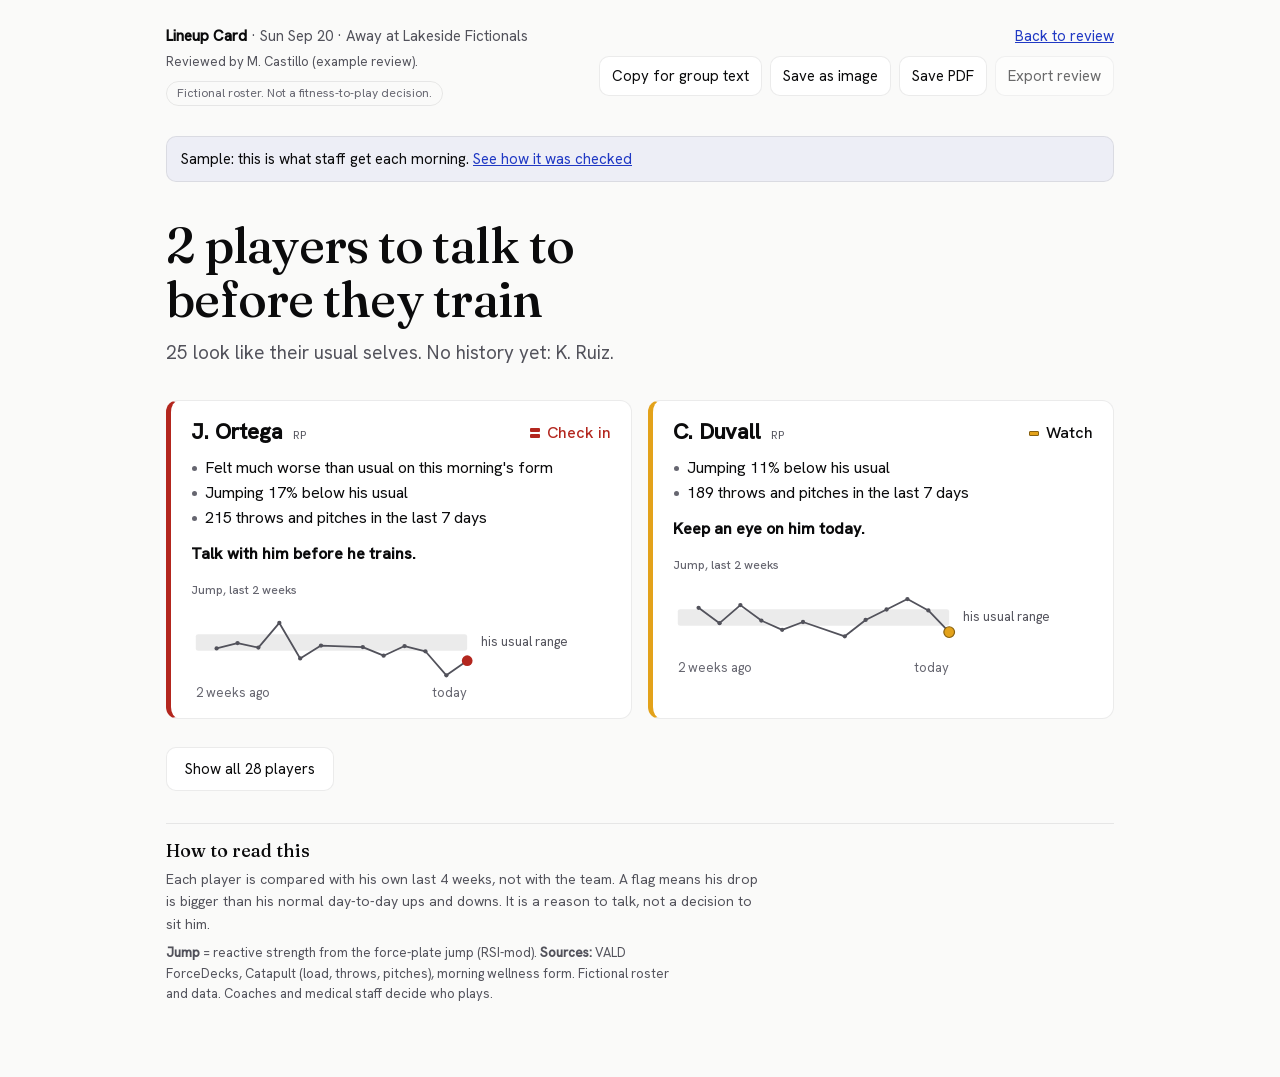
==== commit 6317404d: "feat(card): the printed PDF as the primary product - One full US Letter page: top line, headline, su" ====
--- a/web/card.html
+++ b/web/card.html
@@ -21,7 +21,7 @@
       <div class="share-bar" role="group" aria-label="Share this card">
         <button id="copy" type="button">Copy for group text</button>
         <button id="save" type="button">Save as image</button>
-        <button id="print" type="button">Print / PDF</button>
+        <button id="print" type="button" title="Opens the print window. Choose Save as PDF.">Save PDF</button>
         <button id="export" type="button">Export review</button>
       </div>
       <p id="share-msg" class="share-msg" role="status" aria-live="polite"></p>
@@ -39,6 +39,7 @@
 
   <section class="flags" aria-label="Players to talk to">
     <p id="more-label" class="group-label" hidden>Not explained by the team drop</p>
+    <p id="tight-legend" class="tight-legend"></p>
     <div id="boxes" class="boxes"></div>
     <p id="with-team" class="with-team"></p>
   </section>
@@ -46,6 +47,7 @@
   <section class="everyone" aria-label="Everyone else">
     <button id="toggle" class="noprint" type="button" aria-expanded="false" aria-controls="all">Show all players</button>
     <div id="all" class="all" hidden></div>
+    <div id="roster-print" class="roster-print"></div>
   </section>
 
   <footer class="card-foot">
--- a/web/css/card.css
+++ b/web/css/card.css
@@ -30,13 +30,16 @@
   border: 1px solid var(--st-watch-edge); border-radius: 1px; }
 .g-no_change::before, .g-not_enough_data::before { inset: 1px; border-radius: 50%; border: 1.5px solid var(--ink-faint); }
 .g-not_enough_data::before { border-style: dashed; }
+/* "Down with team" (roster list on a team-drop day): a solid grey dot, neutral, unlike any status mark */
+.g-with_team::before { inset: 2.5px; border-radius: 50%; background: var(--ink-faint); }
+.word-with_team { color: var(--ink-dim); }
 .status { display: inline-flex; align-items: center; gap: 6px; white-space: nowrap; }
 .word { font-weight: 500; }
 
 /* ---- the headline ---- */
 .brief { margin-top: 36px; }
 .headline { font-size: clamp(32px, 5.2vw, 50px); line-height: 1.08; letter-spacing: -0.015em; margin: 0; max-width: 22ch; text-wrap: balance; }
-.subline { font-size: 19px; color: var(--ink-dim); margin: 12px 0 0; max-width: 60ch; }
+.subline { font-size: 19px; color: var(--ink-dim); margin: 12px 0 0; }
 .subline:empty { display: none; }
 .schedule-note { font-size: 15px; color: var(--ink-dim); margin: 6px 0 0; }
 
@@ -52,18 +55,18 @@
 .box-top h2 { font-family: var(--sans); font-size: 22px; font-weight: 600; margin: 0; letter-spacing: -0.005em; }
 .box-top .status { font-size: 16px; }
 .pos { font-family: var(--mono); font-size: 12px; font-weight: 400; color: var(--ink-dim); margin-left: 4px; }
-.box-body { flex: 1; display: grid; grid-template-rows: auto 1fr; gap: 14px; margin-top: 10px; }
+.box-body { display: grid; gap: 14px; margin-top: 10px; }
 .reasons { list-style: none; padding: 0; margin: 0; font-size: 16px; line-height: 1.45; }
 .reasons li { position: relative; padding-left: 14px; }
 .reasons li + li { margin-top: 2px; }
 .reasons li::before { content: ""; position: absolute; left: 1px; top: .62em; width: 5px; height: 5px; border-radius: 50%; background: var(--ink-faint); }
 .away { display: inline-block; font-size: 13px; color: var(--ink-dim); border: 1px solid var(--line); border-radius: 999px; padding: 1px 10px; margin: 10px 0 0; }
 .action { font-size: 16px; font-weight: 600; margin: 12px 0 0; }
-.box-trend { margin: 0; align-self: end; }
+.box-trend { margin: 0; }
+.box-trend figcaption { font-size: 12px; font-weight: 500; color: var(--ink-faint); margin: 0 0 2px; }
 .trend { display: block; width: 100%; max-width: 400px; height: auto; overflow: visible; }
 @container (min-width: 600px) {
-  .box-body { grid-template-columns: 1fr minmax(280px, 1fr); grid-template-rows: auto; align-items: center; }
-  .box-trend { align-self: center; }
+  .box-body { grid-template-columns: 1fr minmax(280px, 1fr); align-items: center; }
 }
 
 /* the two-week jump picture (trendSvg in logic.js) */
@@ -90,10 +93,15 @@
 .all-group h3 { font: 600 12px var(--sans); letter-spacing: .06em; text-transform: uppercase; color: var(--ink-faint); margin: 0 0 4px; }
 .all-group ul { list-style: none; padding: 0; margin: 0; }
 .all-row { display: grid; grid-template-columns: 1fr auto; column-gap: 10px; padding: 5px 0; border-bottom: 1px solid var(--line); font-size: 14px; line-height: 1.35; }
+.all-row .pos { margin-left: 2px; }
 .all-name { font-weight: 500; }
 .all-row .status { font-size: 13px; }
 .all-change { grid-column: 1; font-size: 13px; color: var(--ink-dim); }
 .in-lineup { grid-column: 2; justify-self: end; font-size: 12px; color: var(--ink-dim); }
+.in-lineup:empty { display: none; }
+
+.roster-print { display: none; }
+.tight-legend { display: none; }
 
 /* ---- how to read this ---- */
 .card-foot { font-size: 14px; color: var(--ink-dim); border-top: 1px solid var(--line); margin-top: 32px; padding-top: 16px; }
@@ -118,59 +126,105 @@
   #toggle { width: 100%; }
 }
 
-/* ---- print: one US Letter page ---- */
-@page { size: letter; margin: 0.35in; }
+/* ---- print: one full US Letter page. The PDF is the real product (sent by Slack, Teams, email). ----
+   Sizes are in pt; roster text is never under 9pt. "How to read this" sits at the page bottom.
+   data-density / data-pictures on #card come from printLayout() in logic.js:
+   roomy (0-4 boxes, two across, with pictures), normal (5-6, three across), tight (7+, a one-line-each list). */
+@page { size: letter; margin: 0.4in 0.45in; }
 @media print {
   :root, :root:not([data-theme="light"]) { --bg: #fff; --card: #fff; --ink: #000; --ink-dim: #333; --ink-faint: #666670; --surface: #eee;
     --line: rgba(0, 0, 0, .16); --st-check: #B3261E; --st-watch: #E3A21A; }
   * { -webkit-print-color-adjust: exact; print-color-adjust: exact; }
-  body { font-size: 10px; line-height: 1.3; background: #fff; }
+  body { font-size: 10pt; line-height: 1.3; background: #fff; }
   .wrap { padding: 0; max-width: none; }
-  .noprint, .banner { display: none !important; }
-  .topline { font-size: 10px; } .reviewed { font-size: 9px; }
-  .head-info { gap: 1px; }
-  .fiction { font-size: 8px; padding: 0 6px; }
-  .brief { margin-top: 10px; }
-  .headline { font-size: 24px; max-width: none; }
-  .subline { font-size: 11.5px; margin-top: 3px; }
-  .schedule-note { font-size: 9.5px; margin-top: 1px; }
-  .stale-note { font-size: 9px; padding: 2px 8px; margin: 4px 0 0; }
-  .glyph { width: 9px; height: 9px; }
-  .g-check_in::before, .g-check_in::after { height: 3px; }
-  .g-watch::before { top: 2.5px; height: 4px; }
-  .g-no_change::before, .g-not_enough_data::before { border-width: 1.2px; }
-  .status { gap: 4px; }
-  .flags { margin-top: 10px; }
-  .group-label { font-size: 9px; margin-bottom: 4px; }
-  .boxes { grid-template-columns: repeat(3, 1fr); gap: 6px; }
-  .box { padding: 6px 9px; border-radius: 6px; border-left-width: 3px; break-inside: avoid; }
-  .box-top h2 { font-size: 12px; }
-  .box-top .status { font-size: 10px; }
-  .pos { font-size: 8px; }
-  .box-body { grid-template-columns: 1fr !important; gap: 3px; margin-top: 3px; }
-  .reasons { font-size: 9px; line-height: 1.3; }
-  .reasons li { padding-left: 9px; }
-  .reasons li::before { width: 3px; height: 3px; }
-  .away { font-size: 8px; padding: 0 6px; margin-top: 3px; }
-  .action { font-size: 9.5px; margin-top: 3px; }
-  .trend { max-width: 2.3in; max-height: .62in; }
-  .with-team { font-size: 9px; margin-top: 5px; }
-  .everyone { margin-top: 8px; }
-  .all, .all[hidden] { display: block !important; columns: 3; column-gap: 16px; margin-top: 0; }
-  .all-group { margin-bottom: 4px; }
-  .all-group h3 { font-size: 7px; margin-bottom: 1px; }
-  .all-row { grid-template-columns: auto auto 1fr auto; column-gap: 5px; padding: 0; border: 0; font-size: 7.5px; line-height: 1.3; }
-  .all-row .status { font-size: 7.5px; gap: 2px; }
-  .all-row .glyph { width: 8px; height: 8px; }
-  .all-row .g-check_in::before, .all-row .g-check_in::after { height: 2.5px; }
-  .all-row .g-watch::before { top: 2px; height: 4px; }
-  /* a long list of boxes: four across and no pictures, so the card still fits one page */
-  .boxes.many { grid-template-columns: repeat(4, 1fr); }
-  .boxes.many .box-trend { display: none; }
-  .all-change { grid-column: auto; font-size: 7px; text-align: right; }
-  .in-lineup { grid-column: auto; font-size: 6.5px; color: var(--ink-faint); }
-  .card-foot { font-size: 8px; line-height: 1.25; margin-top: 6px; padding-top: 4px; }
-  .card-foot h2 { font-size: 10px; margin: 0 0 1px; }
-  .card-foot p { margin: 0 0 2px; max-width: none; }
-  .card-foot .sources { font-size: 7.5px; }
+  .noprint, .banner, .all, .all[hidden] { display: none !important; }
+  /* the card fills the page; the explanation is pinned to the bottom */
+  .card { display: flex; flex-direction: column; min-height: 9.95in; }
+  .card-foot { margin-top: auto; }
+
+  .head-info { flex-direction: row; flex-wrap: wrap; align-items: baseline; gap: 2pt 12pt; }
+  .topline { font-size: 10.5pt; } .reviewed { font-size: 9.5pt; }
+  .head-info .fiction { margin: 0; font-size: 8.5pt; padding: 0 6pt; }
+  .stale-note { font-size: 9.5pt; padding: 2pt 8pt; margin: 4pt 0 0; }
+
+  .brief { margin-top: 10pt; }
+  .headline { font-size: 28pt; max-width: none; line-height: 1.08; }
+  .subline { font-size: 13pt; margin-top: 5pt; }
+  .schedule-note { font-size: 10.5pt; margin-top: 2pt; }
+
+  .glyph { width: 9pt; height: 9pt; }
+  .g-check_in::before, .g-check_in::after { height: 3pt; }
+  .g-watch::before { top: 2.5pt; height: 4pt; }
+  .g-no_change::before, .g-not_enough_data::before { border-width: 1.1pt; }
+  .g-with_team::before { inset: 2pt; }
+  .status { gap: 4pt; }
+
+  .flags { margin-top: 10pt; }
+  .group-label { font-size: 10pt; margin-bottom: 4pt; }
+  .boxes { grid-template-columns: repeat(auto-fit, minmax(3.5in, 1fr)); gap: 8pt; }
+  .box { padding: 7pt 10pt 6pt; border-radius: 6pt; border-left-width: 4pt; break-inside: avoid; }
+  .box-top h2 { font-size: 13pt; }
+  .box-top .status { font-size: 11pt; }
+  .pos { font-size: 8pt; }
+  .box-body { gap: 4pt; margin-top: 3pt; }
+  .reasons { font-size: 10.5pt; line-height: 1.3; }
+  .reasons li { padding-left: 9pt; }
+  .reasons li::before { width: 3pt; height: 3pt; }
+  .away { font-size: 9pt; padding: 0 6pt; margin-top: 3pt; }
+  .action { font-size: 10.5pt; margin-top: 3pt; }
+  .box-trend figcaption { font-size: 8.5pt; margin: 2pt 0 0; }
+  .trend { width: 100%; max-width: 3.4in; height: auto; }
+  @container (min-width: 6in) { .box-body { grid-template-columns: 1fr 3.4in; align-items: center; } }
+  .card[data-pictures="false"] .box-trend { display: none; }
+  .card[data-reasons="2"] .reasons li:nth-child(n+3):not(.review-note),
+  .card[data-reasons="1"] .reasons li:nth-child(n+2):not(.review-note) { display: none; }
+  .card[data-density="normal"] .boxes { grid-template-columns: repeat(3, 1fr); }
+  .card[data-density="normal"] .reasons, .card[data-density="normal"] .action { font-size: 10pt; }
+  /* tight (7+): the boxes print as a one-line-each list: status, name, the reason that drove the flag */
+  .tight-legend { display: none; }
+  .card[data-density="tight"] .tight-legend { display: block; font-size: 10pt; margin: 0 0 3pt; }
+  .card[data-density="tight"] .boxes { grid-template-columns: 1fr; gap: 0; }
+  .card[data-density="tight"] .box { display: grid; grid-template-columns: 0.95in 1.45in 1fr; column-gap: 6pt; align-items: baseline;
+    border: 0; border-bottom: 1px solid var(--line); border-radius: 0; padding: var(--row-gap, 1pt) 0; line-height: 1.2; }
+  .card[data-density="tight"] .box-top { display: contents; }
+  .card[data-density="tight"] .box-top .status { grid-column: 1; grid-row: 1; font-size: 10pt; }
+  .card[data-density="tight"] .box-top h2 { grid-column: 2; grid-row: 1; font-size: 10pt; font-weight: 600; line-height: 1.2; }
+  .card[data-density="tight"] .box-top h2 .pos { font-size: 8.5pt; }
+  .card[data-density="tight"] .box-body { grid-column: 3; grid-row: 1; display: block; margin: 0; }
+  .card[data-density="tight"] .reasons { font-size: 10pt; line-height: 1.2; }
+  .card[data-roster="9"] .box-top .status, .card[data-roster="9"] .box-top h2, .card[data-roster="9"] .reasons { font-size: 9.5pt; }
+  /* 12 or more flags: the roster drops to its 9pt floor */
+  .card[data-roster="9"] .roster-table { font-size: 9pt; }
+  .card[data-roster="9"] .roster-table .status { font-size: 9pt; }
+  .card[data-density="tight"] .reasons li { padding: 0; }
+  .card[data-density="tight"] .reasons li::before { content: none; }
+  .card[data-density="tight"] .action, .card[data-density="tight"] .away { display: none; }
+  /* on paper the roster table already marks each of them "Down with team", and the sub line counts them */
+  .with-team { display: none; }
+
+  /* the whole roster: two tables side by side */
+  .everyone { margin-top: 10pt; }
+  .roster-print { display: grid; grid-template-columns: 1fr 1fr; gap: 0 0.25in; align-items: start; }
+  .roster-table { width: 100%; table-layout: fixed; border-collapse: collapse; font-size: 10pt; line-height: 1.15; }
+  .roster-table th:nth-child(1) { width: 28%; } .roster-table th:nth-child(2) { width: 34%; }
+  .roster-table th:nth-child(3) { width: 26%; } .roster-table th:nth-child(4) { width: 12%; }
+  .roster-table.with-lineup th:nth-child(1) { width: 24%; } .roster-table.with-lineup th:nth-child(2) { width: 34%; }
+  .roster-table.with-lineup th:nth-child(3) { width: 20%; } .roster-table.with-lineup th:nth-child(4) { width: 9%; }
+  .roster-table td:nth-child(n+4), .roster-table th:nth-child(n+4) { text-align: right; padding-right: 0; }
+  .roster-table thead th { font: 500 8.5pt var(--sans); color: var(--ink-dim); text-align: left; padding: 0 4pt 2pt 0;
+    border-bottom: 1px solid var(--ink-faint); vertical-align: bottom; }
+  .roster-table td { padding: var(--row-gap, 1.5pt) 4pt var(--row-gap, 1.5pt) 0; border-bottom: 1px solid var(--line); vertical-align: baseline; white-space: nowrap; }
+  .roster-table td:nth-child(3) { white-space: normal; }
+  .roster-table tr.grp th { font: 600 8.5pt var(--sans); letter-spacing: .06em; text-transform: uppercase; color: var(--ink-faint);
+    text-align: left; padding: 3pt 0 0; }
+  .roster-table .pos { font-size: 8.5pt; }
+  .roster-table .rt-name { font-weight: 500; }
+  .roster-table .status { font-size: 10pt; }
+
+  .card-foot { font-size: 9.5pt; line-height: 1.3; padding-top: 6pt; margin-top: auto; }
+  .card-foot h2 { display: inline; font-size: 11pt; margin: 0 4pt 0 0; }
+  .card-foot h2 + p { display: inline; }
+  .card-foot .sources { margin-top: 3pt; }
+  .card-foot p { margin: 0 0 3pt; max-width: none; }
+  .card-foot .sources { font-size: 9pt; }
 }
